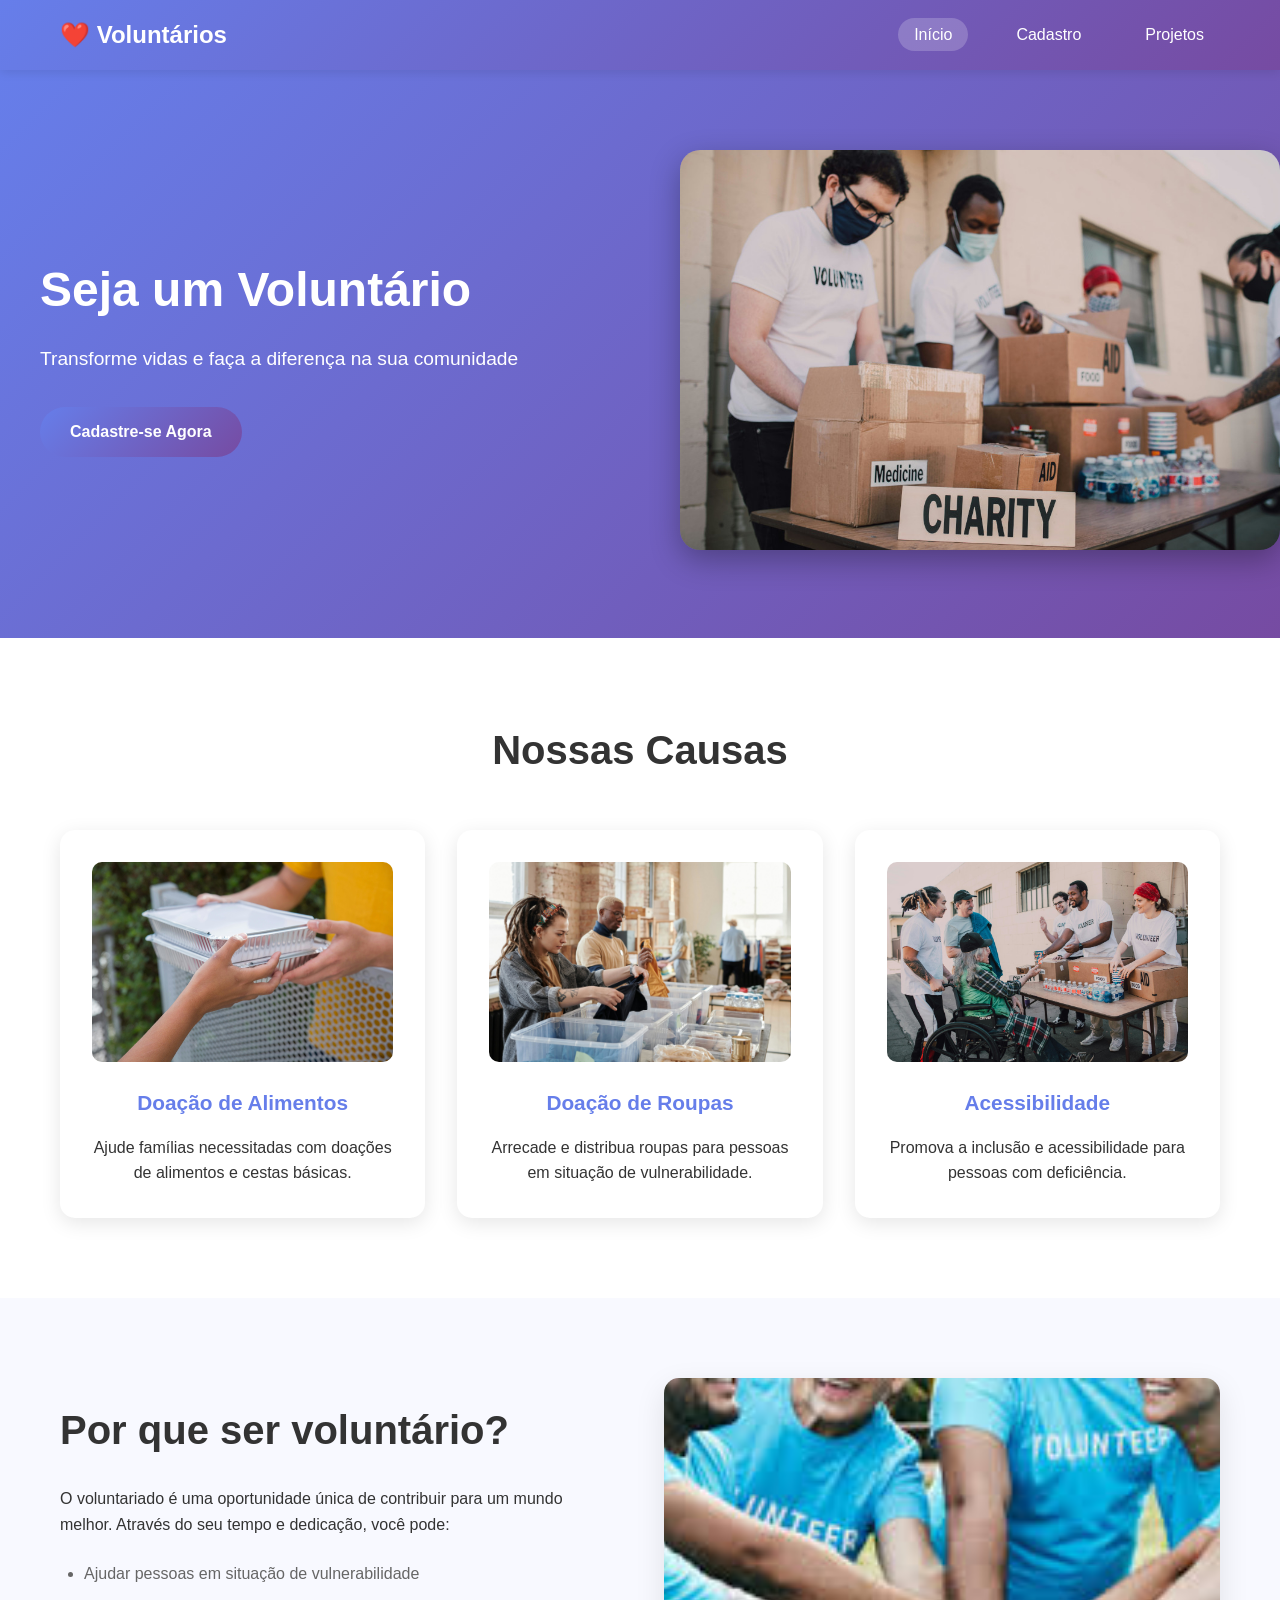
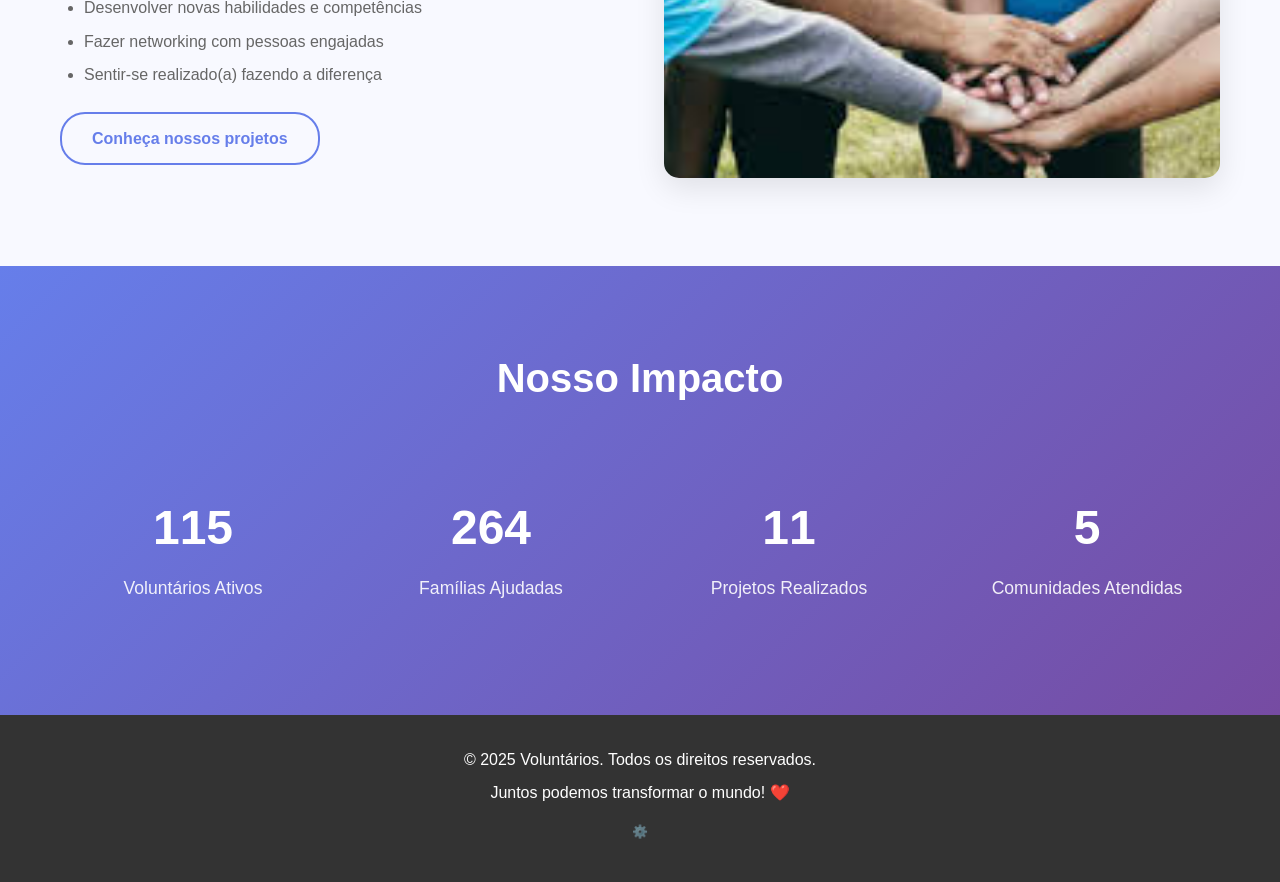
==== index.html @ 5b51c4fc "ultima atualizaçao" ====
<!DOCTYPE html>
<html lang="pt-BR">
<head>
    <meta charset="UTF-8">
    <meta name="viewport" content="width=device-width, initial-scale=1.0">
    <title>Voluntários - Transformando Vidas</title>
    <link rel="stylesheet" href="style.css">
</head>
<body>
    <header>
        <nav class="navbar">
            <div class="nav-container">
                <h1 class="nav-logo">❤️ Voluntários</h1>
                <ul class="nav-menu">
                    <li><a href="index.html" class="nav-link active">Início</a></li>
                    <li><a href="cadastro.html" class="nav-link">Cadastro</a></li>
                    <li><a href="projeto.html" class="nav-link">Projetos</a></li>
                </ul>
            </div>
        </nav>
    </header>

    <main>
        <section class="hero">
            <div class="hero-content">
                <h2>Seja um Voluntário</h2>
                <p>Transforme vidas e faça a diferença na sua comunidade</p>
                <a href="cadastro.html" class="btn-primary">Cadastre-se Agora</a>
            </div>
            <div class="hero-image">
                <img src="imagem/voluntarios.jpg" alt="Voluntários" />
            </div>
        </section>

        <section class="services">
            <div class="container">
                <h2>Nossas Causas</h2>
                <div class="services-grid">
                    <div class="service-card">
                        <img src="imagem/doaçaocomida.jpg" alt="Doação de Comida" />
                        <h3>Doação de Alimentos</h3>
                        <p>Ajude famílias necessitadas com doações de alimentos e cestas básicas.</p>
                    </div>
                    <div class="service-card">
                        <img src="imagem/doaçãoroupas.jpg" alt="Doação de Roupas" />
                        <h3>Doação de Roupas</h3>
                        <p>Arrecade e distribua roupas para pessoas em situação de vulnerabilidade.</p>
                    </div>
                    <div class="service-card">
                        <img src="imagem/cadeirante.jpg" alt="Acessibilidade" />
                        <h3>Acessibilidade</h3>
                        <p>Promova a inclusão e acessibilidade para pessoas com deficiência.</p>
                    </div>
                </div>
            </div>
        </section>

        <section class="about">
            <div class="container">
                <div class="about-content">
                    <div class="about-text">
                        <h2>Por que ser voluntário?</h2>
                        <p>O voluntariado é uma oportunidade única de contribuir para um mundo melhor. Através do seu tempo e dedicação, você pode:</p>
                        <ul>
                            <li>Ajudar pessoas em situação de vulnerabilidade</li>
                            <li>Desenvolver novas habilidades e competências</li>
                            <li>Fazer networking com pessoas engajadas</li>
                            <li>Sentir-se realizado(a) fazendo a diferença</li>
                        </ul>
                        <a href="projeto.html" class="btn-secondary">Conheça nossos projetos</a>
                    </div>
                    <div class="about-image">
                        <img src="imagem/voluntario.jpg" alt="Voluntário ajudando" />
                    </div>
                </div>
            </div>
        </section>

        <section class="stats">
            <div class="container">
                <h2>Nosso Impacto</h2>
                <div class="stats-grid">
                    <div class="stat-item">
                        <span class="stat-number" data-target="500">0</span>
                        <span class="stat-label">Voluntários Ativos</span>
                    </div>
                    <div class="stat-item">
                        <span class="stat-number" data-target="1200">0</span>
                        <span class="stat-label">Famílias Ajudadas</span>
                    </div>
                    <div class="stat-item">
                        <span class="stat-number" data-target="50">0</span>
                        <span class="stat-label">Projetos Realizados</span>
                    </div>
                    <div class="stat-item">
                        <span class="stat-number" data-target="25">0</span>
                        <span class="stat-label">Comunidades Atendidas</span>
                    </div>
                </div>
            </div>
        </section>
    </main>

    <footer>
        <div class="container">
            <p>&copy; 2025 Voluntários. Todos os direitos reservados.</p>
            <p>Juntos podemos transformar o mundo! ❤️</p>
            <p style="margin-top: 1rem; font-size: 0.8rem; opacity: 0.6;">
                <a href="admin.html" style="color: inherit; text-decoration: none;">⚙️</a>
            </p>
        </div>
    </footer>

    <script src="script.js"></script>
</body>
</html>
---- style.css ----
/* Reset e Base */
* {
    margin: 0;
    padding: 0;
    box-sizing: border-box;
}

body {
    font-family: 'Segoe UI', Tahoma, Geneva, Verdana, sans-serif;
    line-height: 1.6;
    color: #333;
    background-color: #f9f9f9;
}

.container {
    max-width: 1200px;
    margin: 0 auto;
    padding: 0 20px;
}

/* Navegação */
.navbar {
    background: linear-gradient(135deg, #667eea 0%, #764ba2 100%);
    padding: 1rem 0;
    box-shadow: 0 2px 10px rgba(0,0,0,0.1);
    position: sticky;
    top: 0;
    z-index: 1000;
}

.nav-container {
    max-width: 1200px;
    margin: 0 auto;
    padding: 0 20px;
    display: flex;
    justify-content: space-between;
    align-items: center;
}

.nav-logo {
    color: white;
    font-size: 1.5rem;
    font-weight: bold;
}

.nav-menu {
    display: flex;
    list-style: none;
    gap: 2rem;
}

.nav-link {
    color: white;
    text-decoration: none;
    padding: 0.5rem 1rem;
    border-radius: 25px;
    transition: all 0.3s ease;
}

.nav-link:hover,
.nav-link.active {
    background: rgba(255, 255, 255, 0.2);
    transform: translateY(-2px);
}

/* Botões */
.btn-primary {
    background: linear-gradient(135deg, #667eea 0%, #764ba2 100%);
    color: white;
    padding: 12px 30px;
    border: none;
    border-radius: 25px;
    text-decoration: none;
    display: inline-block;
    cursor: pointer;
    transition: all 0.3s ease;
    font-size: 1rem;
    font-weight: 600;
}

.btn-primary:hover {
    transform: translateY(-2px);
    box-shadow: 0 5px 15px rgba(102, 126, 234, 0.4);
}

.btn-secondary {
    background: transparent;
    color: #667eea;
    padding: 12px 30px;
    border: 2px solid #667eea;
    border-radius: 25px;
    text-decoration: none;
    display: inline-block;
    cursor: pointer;
    transition: all 0.3s ease;
    font-size: 1rem;
    font-weight: 600;
}

.btn-secondary:hover {
    background: #667eea;
    color: white;
    transform: translateY(-2px);
}

/* Hero Section */
.hero {
    background: linear-gradient(135deg, #667eea 0%, #764ba2 100%);
    color: white;
    padding: 80px 0;
    display: flex;
    align-items: center;
    min-height: 500px;
}

.hero-content {
    flex: 1;
    padding: 0 40px;
}

.hero h2 {
    font-size: 3rem;
    margin-bottom: 1rem;
    animation: fadeInUp 1s ease;
}

.hero p {
    font-size: 1.2rem;
    margin-bottom: 2rem;
    animation: fadeInUp 1s ease 0.2s both;
}

.hero-image {
    flex: 1;
    text-align: center;
}

.hero-image img {
    max-width: 100%;
    height: 400px;
    object-fit: cover;
    border-radius: 20px;
    box-shadow: 0 10px 30px rgba(0,0,0,0.3);
    animation: fadeInRight 1s ease 0.4s both;
}

/* Services Section */
.services {
    padding: 80px 0;
    background: white;
}

.services h2 {
    text-align: center;
    font-size: 2.5rem;
    margin-bottom: 3rem;
    color: #333;
}

.services-grid {
    display: grid;
    grid-template-columns: repeat(auto-fit, minmax(300px, 1fr));
    gap: 2rem;
}

.service-card {
    background: white;
    padding: 2rem;
    border-radius: 15px;
    box-shadow: 0 5px 20px rgba(0,0,0,0.1);
    text-align: center;
    transition: transform 0.3s ease;
}

.service-card:hover {
    transform: translateY(-10px);
}

.service-card img {
    width: 100%;
    height: 200px;
    object-fit: cover;
    border-radius: 10px;
    margin-bottom: 1rem;
}

.service-card h3 {
    color: #667eea;
    margin-bottom: 1rem;
    font-size: 1.3rem;
}

/* About Section */
.about {
    padding: 80px 0;
    background: #f8f9ff;
}

.about-content {
    display: flex;
    align-items: center;
    gap: 3rem;
}

.about-text {
    flex: 1;
}

.about-text h2 {
    font-size: 2.5rem;
    margin-bottom: 1.5rem;
    color: #333;
}

.about-text ul {
    margin: 1.5rem 0;
    padding-left: 1.5rem;
}

.about-text li {
    margin-bottom: 0.5rem;
    color: #666;
}

.about-image {
    flex: 1;
}

.about-image img {
    width: 100%;
    height: 400px;
    object-fit: cover;
    border-radius: 15px;
    box-shadow: 0 10px 30px rgba(0,0,0,0.1);
}

/* Stats Section */
.stats {
    padding: 80px 0;
    background: linear-gradient(135deg, #667eea 0%, #764ba2 100%);
    color: white;
}

.stats h2 {
    text-align: center;
    font-size: 2.5rem;
    margin-bottom: 3rem;
}

.stats-grid {
    display: grid;
    grid-template-columns: repeat(auto-fit, minmax(250px, 1fr));
    gap: 2rem;
}

.stat-item {
    text-align: center;
    padding: 2rem;
}

.stat-number {
    display: block;
    font-size: 3rem;
    font-weight: bold;
    margin-bottom: 0.5rem;
    color: white;
}

.stat-label {
    font-size: 1.1rem;
    opacity: 0.9;
}

/* Register Section */
.register-section {
    padding: 80px 0;
    background: #f8f9ff;
}

.register-content {
    display: flex;
    gap: 3rem;
    align-items: flex-start;
}

.register-form-container {
    flex: 2;
    background: white;
    padding: 3rem;
    border-radius: 15px;
    box-shadow: 0 10px 30px rgba(0,0,0,0.1);
}

.register-form-container h2 {
    color: #333;
    margin-bottom: 1rem;
    font-size: 2rem;
}

.register-form-container p {
    color: #666;
    margin-bottom: 2rem;
}

.register-image {
    flex: 1;
    text-align: center;
}

.register-image img {
    width: 100%;
    height: 300px;
    object-fit: cover;
    border-radius: 15px;
    margin-bottom: 1rem;
}

.register-info {
    background: white;
    padding: 2rem;
    border-radius: 15px;
    box-shadow: 0 5px 20px rgba(0,0,0,0.1);
}

.register-info h3 {
    color: #667eea;
    margin-bottom: 1rem;
}

/* Form Styles */
.register-form {
    display: flex;
    flex-direction: column;
    gap: 1.5rem;
}

.form-row {
    display: grid;
    grid-template-columns: 1fr 1fr;
    gap: 1rem;
}

.form-group {
    display: flex;
    flex-direction: column;
}

.form-group label {
    margin-bottom: 0.5rem;
    font-weight: 600;
    color: #333;
}

.form-group input,
.form-group select,
.form-group textarea {
    padding: 12px;
    border: 2px solid #e1e5e9;
    border-radius: 8px;
    font-size: 1rem;
    transition: border-color 0.3s ease;
}

.form-group input:focus,
.form-group select:focus,
.form-group textarea:focus {
    outline: none;
    border-color: #667eea;
}

.checkbox-group {
    display: grid;
    grid-template-columns: repeat(auto-fit, minmax(200px, 1fr));
    gap: 0.5rem;
    margin-top: 0.5rem;
}

.checkbox-label {
    display: flex;
    align-items: center;
    gap: 0.5rem;
    cursor: pointer;
    padding: 0.5rem;
    border-radius: 5px;
    transition: background-color 0.3s ease;
}

.checkbox-label:hover {
    background-color: #f8f9ff;
}

.checkbox-label input[type="checkbox"] {
    margin: 0;
}

.form-actions {
    display: flex;
    gap: 1rem;
    margin-top: 1rem;
}

/* Next Steps */
.next-steps {
    padding: 80px 0;
    background: white;
}

.next-steps h2 {
    text-align: center;
    font-size: 2.5rem;
    margin-bottom: 3rem;
    color: #333;
}

.steps-grid {
    display: grid;
    grid-template-columns: repeat(auto-fit, minmax(250px, 1fr));
    gap: 2rem;
}

.step {
    text-align: center;
    padding: 2rem;
    border-radius: 15px;
    background: #f8f9ff;
    transition: transform 0.3s ease;
}

.step:hover {
    transform: translateY(-5px);
}

.step-number {
    width: 60px;
    height: 60px;
    background: linear-gradient(135deg, #667eea 0%, #764ba2 100%);
    color: white;
    border-radius: 50%;
    display: flex;
    align-items: center;
    justify-content: center;
    font-size: 1.5rem;
    font-weight: bold;
    margin: 0 auto 1rem;
}

.step h3 {
    color: #333;
    margin-bottom: 1rem;
}

.step p {
    color: #666;
}

/* Projects Styles */
.projects-hero {
    background: linear-gradient(135deg, #667eea 0%, #764ba2 100%);
    color: white;
    padding: 80px 0;
    text-align: center;
}

.projects-hero h2 {
    font-size: 3rem;
    margin-bottom: 1rem;
}

.projects-hero p {
    font-size: 1.2rem;
}

.projects-grid {
    padding: 80px 0;
    background: white;
}

.project-filters {
    display: flex;
    justify-content: center;
    gap: 1rem;
    margin-bottom: 3rem;
    flex-wrap: wrap;
}

.filter-btn {
    padding: 10px 20px;
    border: 2px solid #667eea;
    background: transparent;
    color: #667eea;
    border-radius: 25px;
    cursor: pointer;
    transition: all 0.3s ease;
    font-weight: 600;
}

.filter-btn.active,
.filter-btn:hover {
    background: #667eea;
    color: white;
}

.projects-container {
    display: grid;
    grid-template-columns: repeat(auto-fit, minmax(350px, 1fr));
    gap: 2rem;
}

.project-card {
    background: white;
    border-radius: 15px;
    box-shadow: 0 5px 20px rgba(0,0,0,0.1);
    overflow: hidden;
    transition: transform 0.3s ease;
}

.project-card:hover {
    transform: translateY(-5px);
}

.project-card img {
    width: 100%;
    height: 200px;
    object-fit: cover;
}

.project-content {
    padding: 2rem;
}

.project-content h3 {
    color: #333;
    margin-bottom: 1rem;
    font-size: 1.3rem;
}

.project-meta {
    display: flex;
    gap: 1rem;
    margin: 1rem 0;
}

.project-status {
    padding: 4px 12px;
    border-radius: 15px;
    font-size: 0.8rem;
    font-weight: 600;
}

.project-status.active {
    background: #d4edda;
    color: #155724;
}

.project-status.planning {
    background: #fff3cd;
    color: #856404;
}

.project-volunteers {
    color: #667eea;
    font-weight: 600;
    font-size: 0.9rem;
}

.project-details {
    margin: 1rem 0;
    font-size: 0.9rem;
    color: #666;
}

.project-details p {
    margin-bottom: 0.5rem;
}

.project-join {
    width: 100%;
    margin-top: 1rem;
}

/* Project Stats */
.project-stats {
    padding: 80px 0;
    background: #f8f9ff;
}

.project-stats h2 {
    text-align: center;
    font-size: 2.5rem;
    margin-bottom: 3rem;
    color: #333;
}

.stat-card {
    background: white;
    border-radius: 15px;
    box-shadow: 0 5px 20px rgba(0,0,0,0.1);
    overflow: hidden;
    text-align: center;
    transition: transform 0.3s ease;
}

.stat-card:hover {
    transform: translateY(-5px);
}

.stat-card img {
    width: 100%;
    height: 150px;
    object-fit: cover;
}

.stat-content {
    padding: 2rem;
}

.stat-card .stat-number {
    color: #667eea;
    font-size: 2.5rem;
    font-weight: bold;
    display: block;
    margin-bottom: 0.5rem;
}

.stat-card .stat-label {
    color: #666;
    font-size: 1rem;
}

/* Join Project */
.join-project {
    padding: 80px 0;
    background: linear-gradient(135deg, #667eea 0%, #764ba2 100%);
    color: white;
    text-align: center;
}

.join-content h2 {
    font-size: 2.5rem;
    margin-bottom: 1rem;
}

.join-content p {
    font-size: 1.2rem;
    margin-bottom: 2rem;
}

.join-actions {
    display: flex;
    gap: 1rem;
    justify-content: center;
    flex-wrap: wrap;
}

.join-actions .btn-secondary {
    background: rgba(255, 255, 255, 0.2);
    color: white;
    border-color: white;
}

.join-actions .btn-secondary:hover {
    background: white;
    color: #667eea;
}

/* Modal */
.modal {
    display: none;
    position: fixed;
    z-index: 2000;
    left: 0;
    top: 0;
    width: 100%;
    height: 100%;
    background-color: rgba(0,0,0,0.5);
}

.modal-content {
    background-color: white;
    margin: 5% auto;
    padding: 2rem;
    border-radius: 15px;
    width: 90%;
    max-width: 500px;
    position: relative;
    animation: modalSlideIn 0.3s ease;
}

.close {
    color: #aaa;
    float: right;
    font-size: 28px;
    font-weight: bold;
    cursor: pointer;
    position: absolute;
    right: 1rem;
    top: 1rem;
}

.close:hover {
    color: #333;
}

/* Footer */
footer {
    background: #333;
    color: white;
    text-align: center;
    padding: 2rem 0;
}

footer p {
    margin-bottom: 0.5rem;
}

/* Animations */
@keyframes fadeInUp {
    from {
        opacity: 0;
        transform: translateY(30px);
    }
    to {
        opacity: 1;
        transform: translateY(0);
    }
}

@keyframes fadeInRight {
    from {
        opacity: 0;
        transform: translateX(30px);
    }
    to {
        opacity: 1;
        transform: translateX(0);
    }
}

@keyframes modalSlideIn {
    from {
        opacity: 0;
        transform: translateY(-50px);
    }
    to {
        opacity: 1;
        transform: translateY(0);
    }
}

/* Responsive Design */
@media (max-width: 768px) {
    .nav-container {
        flex-direction: column;
        gap: 1rem;
    }
    
    .nav-menu {
        gap: 1rem;
    }
    
    .hero {
        flex-direction: column;
        text-align: center;
        padding: 60px 0;
    }
    
    .hero h2 {
        font-size: 2rem;
    }
    
    .about-content {
        flex-direction: column;
    }
    
    .register-content {
        flex-direction: column;
    }
    
    .form-row {
        grid-template-columns: 1fr;
    }
    
    .form-actions {
        flex-direction: column;
    }
    
    .projects-container {
        grid-template-columns: 1fr;
    }
    
    .join-actions {
        flex-direction: column;
        align-items: center;
    }
    
    .project-filters {
        justify-content: flex-start;
        overflow-x: auto;
        padding-bottom: 1rem;
    }
    
    .projects-hero h2 {
        font-size: 2rem;
    }
    
    .stats-grid {
        grid-template-columns: repeat(2, 1fr);
    }
    
    .services-grid {
        grid-template-columns: 1fr;
    }
    
    .steps-grid {
        grid-template-columns: repeat(2, 1fr);
    }
}

@media (max-width: 480px) {
    .stats-grid {
        grid-template-columns: 1fr;
    }
    
    .steps-grid {
        grid-template-columns: 1fr;
    }
    
    .hero h2 {
        font-size: 1.8rem;
    }
    
    .projects-hero h2 {
        font-size: 1.8rem;
    }
}
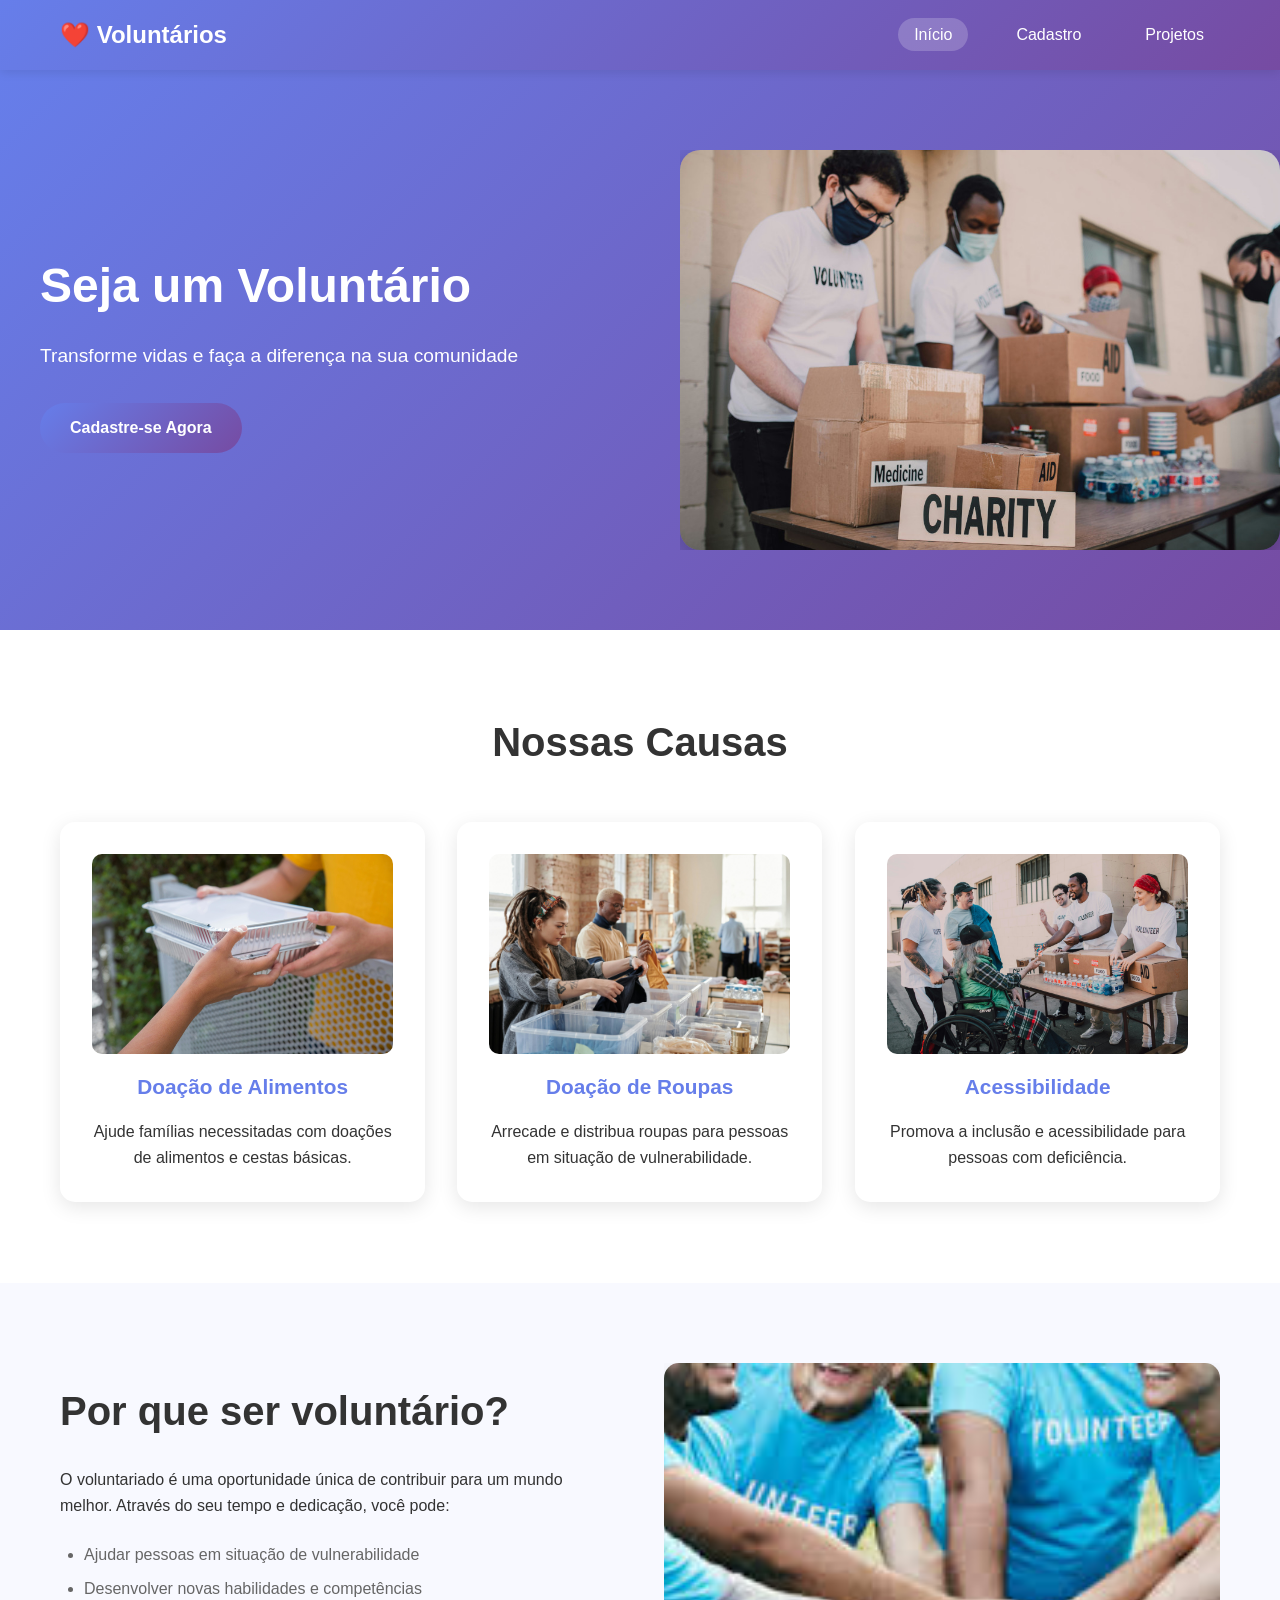
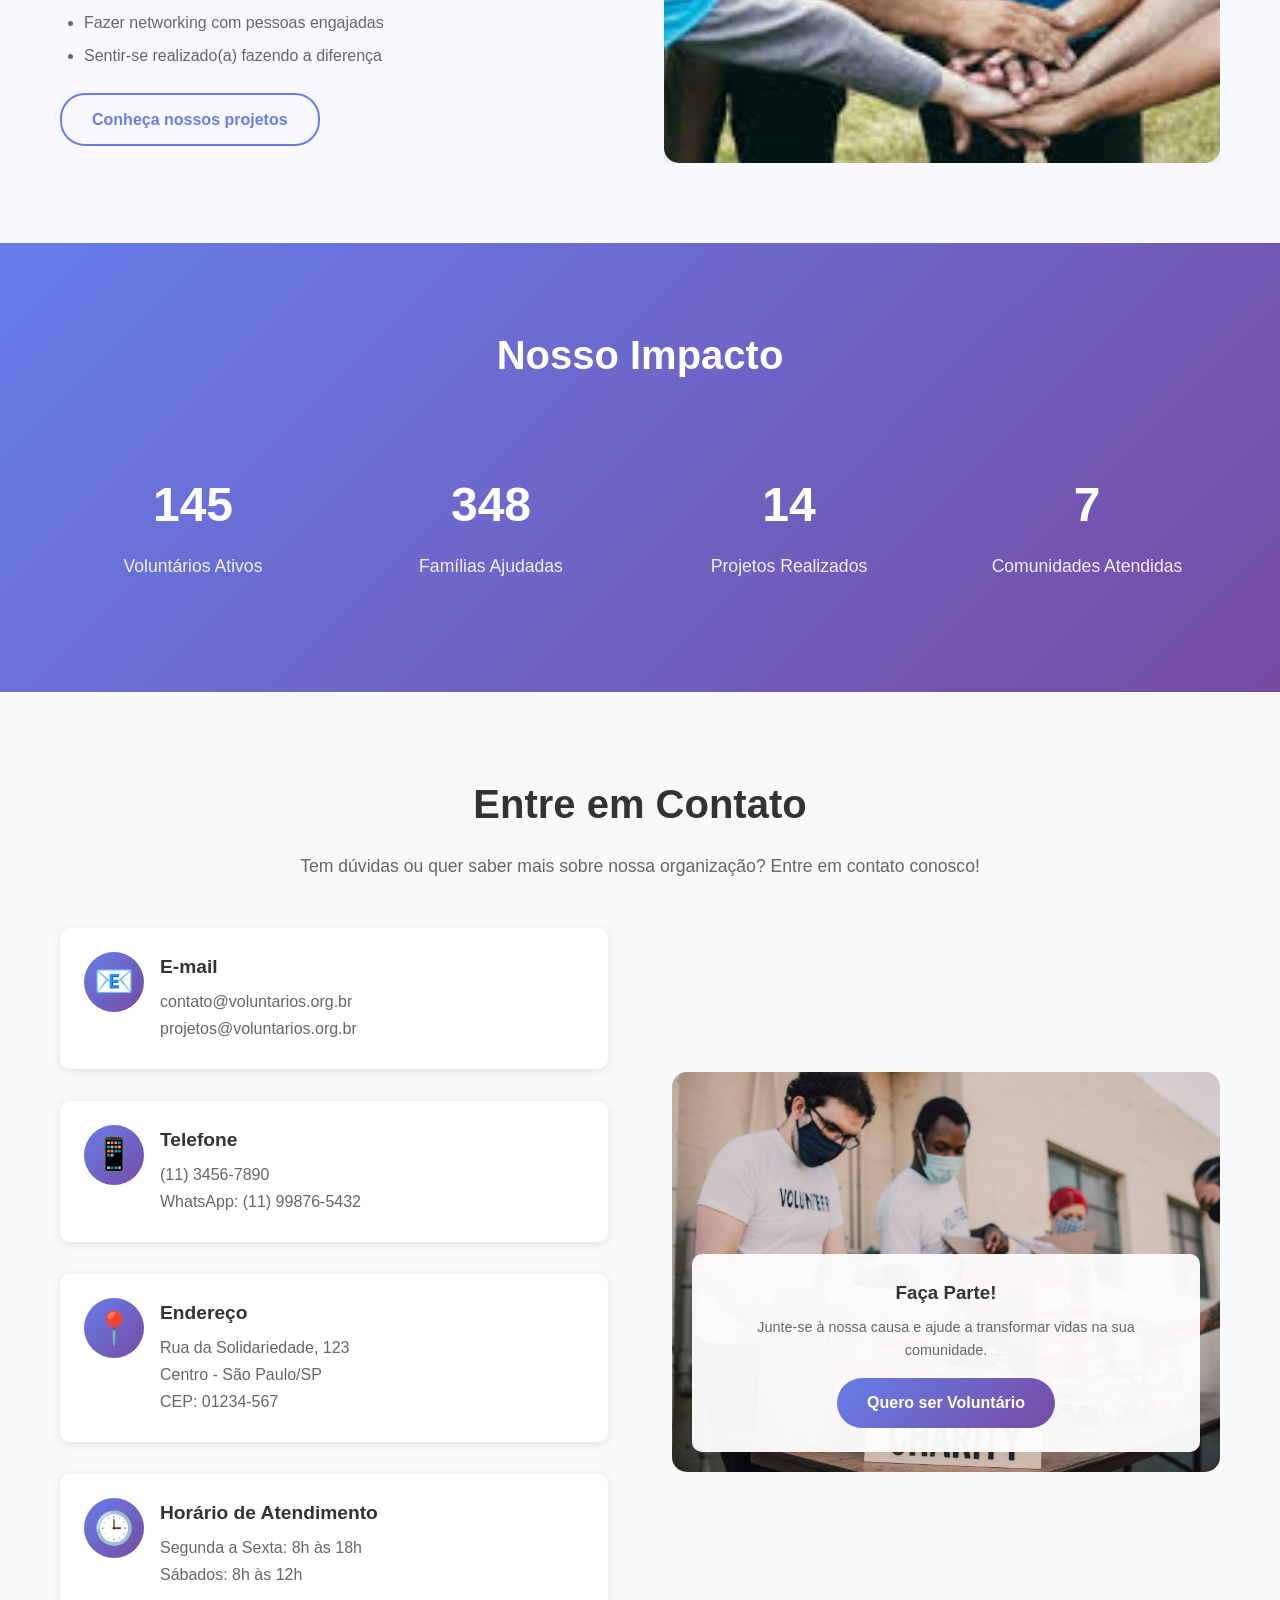
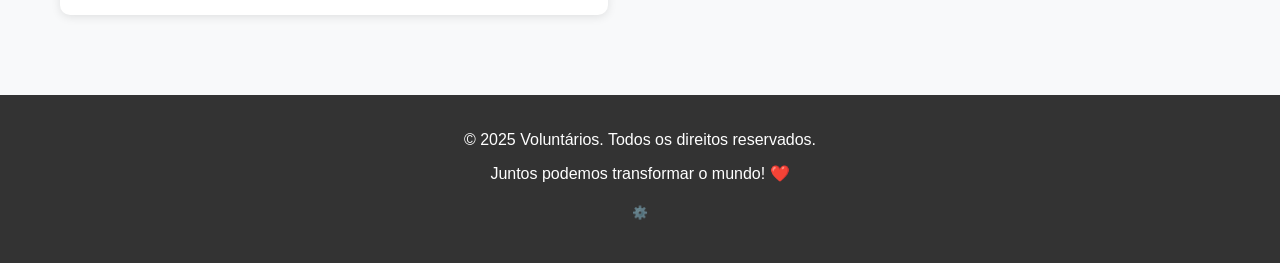
==== commit 184c8a72: "feat: reestruturação modular e otimizações de performance - Organização em módulos JS por funcionali" ====
--- a/index.html
+++ b/index.html
@@ -3,14 +3,23 @@
 <head>
     <meta charset="UTF-8">
     <meta name="viewport" content="width=device-width, initial-scale=1.0">
+    <meta name="description" content="Sistema de cadastro para voluntários - Transforme vidas e faça a diferença na sua comunidade">
+    <meta name="theme-color" content="#667eea">
     <title>Voluntários - Transformando Vidas</title>
-    <link rel="stylesheet" href="style.css">
+    <link rel="icon" type="image/svg+xml" href="favicon.svg">
+    <link rel="preload" href="css/style.css" as="style">
+    <link rel="stylesheet" href="css/style.css">
 </head>
 <body>
     <header>
         <nav class="navbar">
             <div class="nav-container">
                 <h1 class="nav-logo">❤️ Voluntários</h1>
+                <button class="nav-toggle" aria-label="Abrir menu de navegação">
+                    <span class="hamburger"></span>
+                    <span class="hamburger"></span>
+                    <span class="hamburger"></span>
+                </button>
                 <ul class="nav-menu">
                     <li><a href="index.html" class="nav-link active">Início</a></li>
                     <li><a href="cadastro.html" class="nav-link">Cadastro</a></li>
@@ -28,7 +37,7 @@
                 <a href="cadastro.html" class="btn-primary">Cadastre-se Agora</a>
             </div>
             <div class="hero-image">
-                <img src="imagem/voluntarios.jpg" alt="Voluntários" />
+                <img src="images/voluntarios.jpg" alt="Voluntários" />
             </div>
         </section>
 
@@ -37,17 +46,17 @@
                 <h2>Nossas Causas</h2>
                 <div class="services-grid">
                     <div class="service-card">
-                        <img src="imagem/doaçaocomida.jpg" alt="Doação de Comida" />
+                        <img src="images/doaçaocomida.jpg" alt="Doação de Comida" />
                         <h3>Doação de Alimentos</h3>
                         <p>Ajude famílias necessitadas com doações de alimentos e cestas básicas.</p>
                     </div>
                     <div class="service-card">
-                        <img src="imagem/doaçãoroupas.jpg" alt="Doação de Roupas" />
+                        <img src="images/doaçãoroupas.jpg" alt="Doação de Roupas" />
                         <h3>Doação de Roupas</h3>
                         <p>Arrecade e distribua roupas para pessoas em situação de vulnerabilidade.</p>
                     </div>
                     <div class="service-card">
-                        <img src="imagem/cadeirante.jpg" alt="Acessibilidade" />
+                        <img src="images/cadeirante.jpg" alt="Acessibilidade" />
                         <h3>Acessibilidade</h3>
                         <p>Promova a inclusão e acessibilidade para pessoas com deficiência.</p>
                     </div>
@@ -70,7 +79,7 @@
                         <a href="projeto.html" class="btn-secondary">Conheça nossos projetos</a>
                     </div>
                     <div class="about-image">
-                        <img src="imagem/voluntario.jpg" alt="Voluntário ajudando" />
+                        <img src="images/voluntario.jpg" alt="Voluntário ajudando" />
                     </div>
                 </div>
             </div>
@@ -99,6 +108,58 @@
                 </div>
             </div>
         </section>
+
+        <section class="contact">
+            <div class="container">
+                <h2>Entre em Contato</h2>
+                <p>Tem dúvidas ou quer saber mais sobre nossa organização? Entre em contato conosco!</p>
+                <div class="contact-content">
+                    <div class="contact-info">
+                        <div class="contact-item">
+                            <div class="contact-icon">📧</div>
+                            <div class="contact-details">
+                                <h3>E-mail</h3>
+                                <p>contato@voluntarios.org.br</p>
+                                <p>projetos@voluntarios.org.br</p>
+                            </div>
+                        </div>
+                        <div class="contact-item">
+                            <div class="contact-icon">📱</div>
+                            <div class="contact-details">
+                                <h3>Telefone</h3>
+                                <p>(11) 3456-7890</p>
+                                <p>WhatsApp: (11) 99876-5432</p>
+                            </div>
+                        </div>
+                        <div class="contact-item">
+                            <div class="contact-icon">📍</div>
+                            <div class="contact-details">
+                                <h3>Endereço</h3>
+                                <p>Rua da Solidariedade, 123</p>
+                                <p>Centro - São Paulo/SP</p>
+                                <p>CEP: 01234-567</p>
+                            </div>
+                        </div>
+                        <div class="contact-item">
+                            <div class="contact-icon">🕒</div>
+                            <div class="contact-details">
+                                <h3>Horário de Atendimento</h3>
+                                <p>Segunda a Sexta: 8h às 18h</p>
+                                <p>Sábados: 8h às 12h</p>
+                            </div>
+                        </div>
+                    </div>
+                    <div class="contact-image">
+                        <img src="images/voluntarios.jpg" alt="Nossa equipe de voluntários" />
+                        <div class="contact-cta">
+                            <h3>Faça Parte!</h3>
+                            <p>Junte-se à nossa causa e ajude a transformar vidas na sua comunidade.</p>
+                            <a href="cadastro.html" class="btn-primary">Quero ser Voluntário</a>
+                        </div>
+                    </div>
+                </div>
+            </div>
+        </section>
     </main>
 
     <footer>
@@ -111,6 +172,18 @@
         </div>
     </footer>
 
-    <script src="script.js"></script>
+    <!-- Botão Voltar ao Topo -->
+    <button id="scrollToTop" class="scroll-to-top" aria-label="Voltar ao topo">
+        <svg width="24" height="24" viewBox="0 0 24 24" fill="none" xmlns="http://www.w3.org/2000/svg">
+            <path d="M7 14L12 9L17 14" stroke="currentColor" stroke-width="2" stroke-linecap="round" stroke-linejoin="round"/>
+        </svg>
+    </button>
+
+    <!-- Scripts Modulares -->
+    <script src="js/navigation.js"></script>
+    <script src="js/forms.js"></script>
+    <script src="js/animations.js"></script>
+    <script src="js/projects.js"></script>
+    <script src="js/main.js"></script>
 </body>
 </html>
--- a/css/style.css
+++ b/css/style.css
@@ -0,0 +1,1367 @@
+/* Reset e Base */
+* {
+    margin: 0;
+    padding: 0;
+    box-sizing: border-box;
+}
+
+/* Otimização de performance para scroll */
+html {
+    scroll-behavior: smooth;
+}
+
+/* GPU Acceleration para elementos animados */
+.hero-image img,
+.about-image img,
+.service-card,
+.project-card,
+.scroll-to-top {
+    transform: translateZ(0);
+    backface-visibility: hidden;
+    perspective: 1000px;
+}
+
+/* Garantir posicionamento correto de todas as imagens */
+img {
+    position: relative;
+    z-index: 1;
+    max-width: 100%;
+    height: auto;
+    display: block;
+}
+
+/* Prevenção de imagens soltas - força posicionamento normal */
+img:not(.modal img):not(.navbar img) {
+    position: static !important;
+    z-index: auto !important;
+    transform: none !important;
+}
+
+/* Otimização para elementos que mudam durante scroll */
+.hero-image img,
+.about-image img {
+    will-change: transform;
+}
+
+.service-card,
+.project-card,
+.stat-card,
+.step {
+    will-change: opacity, transform;
+}
+
+.scroll-to-top {
+    will-change: opacity, visibility, transform;
+}
+
+body {
+    font-family: 'Segoe UI', Tahoma, Geneva, Verdana, sans-serif;
+    line-height: 1.6;
+    color: #333;
+    background-color: #f9f9f9;
+}
+
+.container {
+    max-width: 1200px;
+    margin: 0 auto;
+    padding: 0 20px;
+}
+
+/* Navegação */
+.navbar {
+    background: linear-gradient(135deg, #667eea 0%, #764ba2 100%);
+    padding: 1rem 0;
+    box-shadow: 0 2px 10px rgba(0,0,0,0.1);
+    position: sticky;
+    top: 0;
+    z-index: 1000;
+}
+
+.nav-container {
+    max-width: 1200px;
+    margin: 0 auto;
+    padding: 0 20px;
+    display: flex;
+    justify-content: space-between;
+    align-items: center;
+}
+
+.nav-logo {
+    color: white;
+    font-size: 1.5rem;
+    font-weight: bold;
+}
+
+.nav-menu {
+    display: flex;
+    list-style: none;
+    gap: 2rem;
+}
+
+.nav-link {
+    color: white;
+    text-decoration: none;
+    padding: 0.5rem 1rem;
+    border-radius: 25px;
+    transition: all 0.3s ease;
+}
+
+.nav-link:hover,
+.nav-link.active {
+    background: rgba(255, 255, 255, 0.2);
+    transform: translateY(-2px);
+}
+
+/* Mobile Navigation Toggle */
+.nav-toggle {
+    display: none;
+    flex-direction: column;
+    background: none;
+    border: none;
+    cursor: pointer;
+    padding: 0.5rem;
+    z-index: 1001;
+}
+
+.hamburger {
+    width: 25px;
+    height: 3px;
+    background-color: white;
+    margin: 3px 0;
+    transition: all 0.3s ease;
+    border-radius: 2px;
+}
+
+/* Hamburger Animation */
+.nav-toggle.active .hamburger:nth-child(1) {
+    transform: rotate(-45deg) translate(-5px, 6px);
+}
+
+.nav-toggle.active .hamburger:nth-child(2) {
+    opacity: 0;
+}
+
+.nav-toggle.active .hamburger:nth-child(3) {
+    transform: rotate(45deg) translate(-5px, -6px);
+}
+
+/* Ajustes específicos para imagens cortadas */
+.service-card img[src*="cadeirante"] {
+    object-position: center top;
+}
+
+.service-card img[src*="voluntario"] {
+    object-position: center 30%;
+}
+
+.hero-image img[src*="voluntarios"] {
+    object-position: center 25%;
+}
+
+.about-image img[src*="voluntario"] {
+    object-position: center 20%;
+}
+
+.project-card img[src*="voluntario"] {
+    object-position: center 30%;
+}
+
+.project-card img[src*="doação"] {
+    object-position: center 40%;
+}
+
+.register-image img[src*="voluntariohomem"] {
+    object-position: center 15%;
+}
+
+.contact-image img[src*="voluntarios"] {
+    object-position: center 25%;
+}
+
+.stat-card img {
+    object-position: center 30%;
+}
+
+/* Scroll to Top Button */
+.scroll-to-top {
+    position: fixed;
+    bottom: 30px;
+    right: 30px;
+    width: 50px;
+    height: 50px;
+    background: linear-gradient(135deg, #667eea 0%, #764ba2 100%);
+    border: none;
+    border-radius: 50%;
+    color: white;
+    cursor: pointer;
+    opacity: 0;
+    visibility: hidden;
+    transform: translateY(100px);
+    transition: all 0.3s ease;
+    z-index: 1000;
+    box-shadow: 0 4px 20px rgba(102, 126, 234, 0.3);
+    display: flex;
+    align-items: center;
+    justify-content: center;
+}
+
+.scroll-to-top:hover {
+    transform: translateY(0) scale(1.1);
+    box-shadow: 0 6px 25px rgba(102, 126, 234, 0.4);
+    animation: none;
+}
+
+.scroll-to-top.show {
+    opacity: 1;
+    visibility: visible;
+    transform: translateY(0);
+    animation: pulse 2s infinite;
+}
+
+.scroll-to-top svg {
+    transition: transform 0.3s ease;
+}
+
+.scroll-to-top:hover svg {
+    transform: translateY(-2px);
+}
+
+/* Hero Section */
+
+/* Botões */
+.btn-primary {
+    background: linear-gradient(135deg, #667eea 0%, #764ba2 100%);
+    color: white;
+    padding: 12px 30px;
+    border: none;
+    border-radius: 25px;
+    text-decoration: none;
+    display: inline-block;
+    cursor: pointer;
+    transition: all 0.3s ease;
+    font-size: 1rem;
+    font-weight: 600;
+}
+
+.btn-primary:hover {
+    transform: translateY(-2px);
+    box-shadow: 0 5px 15px rgba(102, 126, 234, 0.4);
+}
+
+.btn-secondary {
+    background: transparent;
+    color: #667eea;
+    padding: 12px 30px;
+    border: 2px solid #667eea;
+    border-radius: 25px;
+    text-decoration: none;
+    display: inline-block;
+    cursor: pointer;
+    transition: all 0.3s ease;
+    font-size: 1rem;
+    font-weight: 600;
+}
+
+.btn-secondary:hover {
+    background: #667eea;
+    color: white;
+    transform: translateY(-2px);
+}
+
+/* Hero Section */
+.hero {
+    background: linear-gradient(135deg, #667eea 0%, #764ba2 100%);
+    color: white;
+    padding: 80px 0;
+    display: flex;
+    align-items: center;
+    min-height: 500px;
+}
+
+.hero-content {
+    flex: 1;
+    padding: 0 40px;
+}
+
+.hero h2 {
+    font-size: 3rem;
+    margin-bottom: 1rem;
+    animation: fadeInUp 1s ease;
+}
+
+.hero p {
+    font-size: 1.2rem;
+    margin-bottom: 2rem;
+    animation: fadeInUp 1s ease 0.2s both;
+}
+
+.hero-image {
+    flex: 1;
+    text-align: center;
+    overflow: hidden;
+    position: relative;
+}
+
+.hero-image img {
+    max-width: 100%;
+    height: 400px;
+    object-fit: cover;
+    object-position: center center;
+    border-radius: 20px;
+    box-shadow: 0 10px 30px rgba(0,0,0,0.3);
+    animation: fadeInRight 1s ease 0.4s both;
+    position: relative;
+    z-index: 1;
+}
+
+/* Services Section */
+.services {
+    padding: 80px 0;
+    background: white;
+}
+
+.services h2 {
+    text-align: center;
+    font-size: 2.5rem;
+    margin-bottom: 3rem;
+    color: #333;
+}
+
+.services-grid {
+    display: grid;
+    grid-template-columns: repeat(auto-fit, minmax(300px, 1fr));
+    gap: 2rem;
+}
+
+.service-card {
+    background: white;
+    padding: 2rem;
+    border-radius: 15px;
+    box-shadow: 0 5px 20px rgba(0,0,0,0.1);
+    text-align: center;
+    transition: transform 0.3s ease;
+}
+
+.service-card:hover {
+    transform: translateY(-10px);
+}
+
+.service-card img {
+    width: 100%;
+    height: 200px;
+    object-fit: cover;
+    object-position: center center;
+    border-radius: 10px;
+    margin-bottom: 1rem;
+}
+
+.service-card h3 {
+    color: #667eea;
+    margin-bottom: 1rem;
+    font-size: 1.3rem;
+}
+
+/* About Section */
+.about {
+    padding: 80px 0;
+    background: #f8f9ff;
+}
+
+.about-content {
+    display: flex;
+    align-items: center;
+    gap: 3rem;
+}
+
+.about-text {
+    flex: 1;
+}
+
+.about-text h2 {
+    font-size: 2.5rem;
+    margin-bottom: 1.5rem;
+    color: #333;
+}
+
+.about-text ul {
+    margin: 1.5rem 0;
+    padding-left: 1.5rem;
+}
+
+.about-text li {
+    margin-bottom: 0.5rem;
+    color: #666;
+}
+
+.about-image {
+    flex: 1;
+    overflow: hidden;
+    position: relative;
+}
+
+.about-image img {
+    width: 100%;
+    height: 400px;
+    object-fit: cover;
+    object-position: center center;
+    border-radius: 15px;
+    box-shadow: 0 10px 30px rgba(0,0,0,0.1);
+}
+
+/* Stats Section */
+.stats {
+    padding: 80px 0;
+    background: linear-gradient(135deg, #667eea 0%, #764ba2 100%);
+    color: white;
+}
+
+.stats h2 {
+    text-align: center;
+    font-size: 2.5rem;
+    margin-bottom: 3rem;
+}
+
+.stats-grid {
+    display: grid;
+    grid-template-columns: repeat(auto-fit, minmax(250px, 1fr));
+    gap: 2rem;
+}
+
+.stat-item {
+    text-align: center;
+    padding: 2rem;
+}
+
+.stat-number {
+    display: block;
+    font-size: 3rem;
+    font-weight: bold;
+    margin-bottom: 0.5rem;
+    color: white;
+}
+
+.stat-label {
+    font-size: 1.1rem;
+    opacity: 0.9;
+}
+
+/* Contact Section */
+.contact {
+    padding: 80px 0;
+    background-color: #f8f9fa;
+}
+
+.contact h2 {
+    text-align: center;
+    font-size: 2.5rem;
+    margin-bottom: 1rem;
+    color: #333;
+}
+
+.contact > .container > p {
+    text-align: center;
+    font-size: 1.1rem;
+    color: #666;
+    margin-bottom: 3rem;
+}
+
+.contact-content {
+    display: grid;
+    grid-template-columns: 1fr 1fr;
+    gap: 4rem;
+    align-items: center;
+}
+
+.contact-info {
+    display: grid;
+    gap: 2rem;
+}
+
+.contact-item {
+    display: flex;
+    align-items: flex-start;
+    gap: 1rem;
+    padding: 1.5rem;
+    background: white;
+    border-radius: 10px;
+    box-shadow: 0 2px 10px rgba(0,0,0,0.1);
+    transition: transform 0.3s ease;
+}
+
+.contact-item:hover {
+    transform: translateY(-2px);
+}
+
+.contact-icon {
+    font-size: 2rem;
+    width: 60px;
+    height: 60px;
+    display: flex;
+    align-items: center;
+    justify-content: center;
+    background: linear-gradient(135deg, #667eea 0%, #764ba2 100%);
+    border-radius: 50%;
+    flex-shrink: 0;
+}
+
+.contact-details h3 {
+    color: #333;
+    font-size: 1.2rem;
+    margin-bottom: 0.5rem;
+}
+
+.contact-details p {
+    color: #666;
+    margin-bottom: 0.3rem;
+    line-height: 1.4;
+}
+
+.contact-image {
+    position: relative;
+}
+
+.contact-image img {
+    width: 100%;
+    height: 400px;
+    object-fit: cover;
+    object-position: center center;
+    border-radius: 15px;
+}
+
+.contact-cta {
+    position: absolute;
+    bottom: 20px;
+    left: 20px;
+    right: 20px;
+    background: rgba(255, 255, 255, 0.95);
+    padding: 1.5rem;
+    border-radius: 10px;
+    text-align: center;
+}
+
+.contact-cta h3 {
+    color: #333;
+    margin-bottom: 0.5rem;
+}
+
+.contact-cta p {
+    color: #666;
+    margin-bottom: 1rem;
+    font-size: 0.9rem;
+}
+
+/* Register Section */
+.register-section {
+    padding: 80px 0;
+    background-color: white;
+}
+
+/* Form Fieldsets */
+.form-fieldset {
+    border: 2px solid #e1e5e9;
+    border-radius: 10px;
+    padding: 1.5rem;
+    margin-bottom: 2rem;
+    background-color: #fafbfc;
+}
+
+.form-fieldset legend {
+    font-weight: bold;
+    font-size: 1.1rem;
+    color: #333;
+    padding: 0 1rem;
+    background-color: white;
+    border-radius: 5px;
+    border: 2px solid #667eea;
+}
+
+/* Error Messages */
+.error-message {
+    display: block;
+    color: #e74c3c;
+    font-size: 0.85rem;
+    margin-top: 0.3rem;
+    min-height: 1.2rem;
+}
+
+.form-group input:invalid + .error-message,
+.form-group select:invalid + .error-message,
+.form-group textarea:invalid + .error-message {
+    display: block;
+}
+
+.form-group input:valid + .error-message,
+.form-group select:valid + .error-message,
+.form-group textarea:valid + .error-message {
+    display: none;
+}
+
+/* Input States */
+.form-group input:invalid,
+.form-group select:invalid,
+.form-group textarea:invalid {
+    border-color: #e74c3c;
+    box-shadow: 0 0 0 2px rgba(231, 76, 60, 0.1);
+}
+
+.form-group input:valid,
+.form-group select:valid,
+.form-group textarea:valid {
+    border-color: #27ae60;
+    box-shadow: 0 0 0 2px rgba(39, 174, 96, 0.1);
+}
+
+.form-group input:focus,
+.form-group select:focus,
+.form-group textarea:focus {
+    outline: none;
+    border-color: #667eea;
+    box-shadow: 0 0 0 2px rgba(102, 126, 234, 0.2);
+}
+
+.register-content {
+    display: flex;
+    gap: 3rem;
+    align-items: flex-start;
+}
+
+.register-form-container {
+    flex: 2;
+    background: white;
+    padding: 3rem;
+    border-radius: 15px;
+    box-shadow: 0 10px 30px rgba(0,0,0,0.1);
+}
+
+.register-form-container h2 {
+    color: #333;
+    margin-bottom: 1rem;
+    font-size: 2rem;
+}
+
+.register-form-container p {
+    color: #666;
+    margin-bottom: 2rem;
+}
+
+.register-image {
+    flex: 1;
+    text-align: center;
+}
+
+.register-image img {
+    width: 100%;
+    height: 300px;
+    object-fit: cover;
+    object-position: center center;
+    border-radius: 15px;
+    margin-bottom: 1rem;
+}
+
+.register-info {
+    background: white;
+    padding: 2rem;
+    border-radius: 15px;
+    box-shadow: 0 5px 20px rgba(0,0,0,0.1);
+}
+
+.register-info h3 {
+    color: #667eea;
+    margin-bottom: 1rem;
+}
+
+/* Form Styles */
+.register-form {
+    display: flex;
+    flex-direction: column;
+    gap: 1.5rem;
+}
+
+.form-row {
+    display: grid;
+    grid-template-columns: 1fr 1fr;
+    gap: 1rem;
+}
+
+.form-group {
+    display: flex;
+    flex-direction: column;
+}
+
+.form-group label {
+    margin-bottom: 0.5rem;
+    font-weight: 600;
+    color: #333;
+}
+
+.form-group input,
+.form-group select,
+.form-group textarea {
+    padding: 12px;
+    border: 2px solid #e1e5e9;
+    border-radius: 8px;
+    font-size: 1rem;
+    transition: border-color 0.3s ease;
+}
+
+.form-group input:focus,
+.form-group select:focus,
+.form-group textarea:focus {
+    outline: none;
+    border-color: #667eea;
+}
+
+.checkbox-group {
+    display: grid;
+    grid-template-columns: repeat(auto-fit, minmax(200px, 1fr));
+    gap: 0.5rem;
+    margin-top: 0.5rem;
+}
+
+.checkbox-label {
+    display: flex;
+    align-items: center;
+    gap: 0.5rem;
+    cursor: pointer;
+    padding: 0.5rem;
+    border-radius: 5px;
+    transition: background-color 0.3s ease;
+}
+
+.checkbox-label:hover {
+    background-color: #f8f9ff;
+}
+
+.checkbox-label input[type="checkbox"] {
+    margin: 0;
+}
+
+.form-actions {
+    display: flex;
+    gap: 1rem;
+    margin-top: 1rem;
+}
+
+/* Next Steps */
+.next-steps {
+    padding: 80px 0;
+    background: white;
+}
+
+.next-steps h2 {
+    text-align: center;
+    font-size: 2.5rem;
+    margin-bottom: 3rem;
+    color: #333;
+}
+
+.steps-grid {
+    display: grid;
+    grid-template-columns: repeat(auto-fit, minmax(250px, 1fr));
+    gap: 2rem;
+}
+
+.step {
+    text-align: center;
+    padding: 2rem;
+    border-radius: 15px;
+    background: #f8f9ff;
+    transition: transform 0.3s ease;
+}
+
+.step:hover {
+    transform: translateY(-5px);
+}
+
+.step-number {
+    width: 60px;
+    height: 60px;
+    background: linear-gradient(135deg, #667eea 0%, #764ba2 100%);
+    color: white;
+    border-radius: 50%;
+    display: flex;
+    align-items: center;
+    justify-content: center;
+    font-size: 1.5rem;
+    font-weight: bold;
+    margin: 0 auto 1rem;
+}
+
+.step h3 {
+    color: #333;
+    margin-bottom: 1rem;
+}
+
+.step p {
+    color: #666;
+}
+
+/* Projects Styles */
+.projects-hero {
+    background: linear-gradient(135deg, #667eea 0%, #764ba2 100%);
+    color: white;
+    padding: 80px 0;
+    text-align: center;
+}
+
+.projects-hero h2 {
+    font-size: 3rem;
+    margin-bottom: 1rem;
+}
+
+.projects-hero p {
+    font-size: 1.2rem;
+}
+
+.projects-grid {
+    padding: 80px 0;
+    background: white;
+}
+
+.project-filters {
+    display: flex;
+    justify-content: center;
+    gap: 1rem;
+    margin-bottom: 3rem;
+    flex-wrap: wrap;
+}
+
+.filter-btn {
+    padding: 10px 20px;
+    border: 2px solid #667eea;
+    background: transparent;
+    color: #667eea;
+    border-radius: 25px;
+    cursor: pointer;
+    transition: all 0.3s ease;
+    font-weight: 600;
+}
+
+.filter-btn.active,
+.filter-btn:hover {
+    background: #667eea;
+    color: white;
+}
+
+.projects-container {
+    display: grid;
+    grid-template-columns: repeat(auto-fit, minmax(350px, 1fr));
+    gap: 2rem;
+}
+
+.project-card {
+    background: white;
+    border-radius: 15px;
+    box-shadow: 0 5px 20px rgba(0,0,0,0.1);
+    overflow: hidden;
+    transition: transform 0.3s ease;
+}
+
+.project-card:hover {
+    transform: translateY(-5px);
+}
+
+.project-card img {
+    width: 100%;
+    height: 200px;
+    object-fit: cover;
+    object-position: center center;
+    position: relative;
+    z-index: 1;
+}
+
+.project-content {
+    padding: 2rem;
+}
+
+.project-content h3 {
+    color: #333;
+    margin-bottom: 1rem;
+    font-size: 1.3rem;
+}
+
+.project-meta {
+    display: flex;
+    gap: 1rem;
+    margin: 1rem 0;
+}
+
+.project-status {
+    padding: 4px 12px;
+    border-radius: 15px;
+    font-size: 0.8rem;
+    font-weight: 600;
+}
+
+.project-status.active {
+    background: #d4edda;
+    color: #155724;
+}
+
+.project-status.planning {
+    background: #fff3cd;
+    color: #856404;
+}
+
+.project-volunteers {
+    color: #667eea;
+    font-weight: 600;
+    font-size: 0.9rem;
+}
+
+.project-details {
+    margin: 1rem 0;
+    font-size: 0.9rem;
+    color: #666;
+}
+
+.project-details p {
+    margin-bottom: 0.5rem;
+}
+
+.project-join {
+    width: 100%;
+    margin-top: 1rem;
+}
+
+/* Project Stats */
+.project-stats {
+    padding: 80px 0;
+    background: #f8f9ff;
+}
+
+.project-stats h2 {
+    text-align: center;
+    font-size: 2.5rem;
+    margin-bottom: 3rem;
+    color: #333;
+}
+
+.stat-card {
+    background: white;
+    border-radius: 15px;
+    box-shadow: 0 5px 20px rgba(0,0,0,0.1);
+    overflow: hidden;
+    text-align: center;
+    transition: transform 0.3s ease;
+}
+
+.stat-card:hover {
+    transform: translateY(-5px);
+}
+
+.stat-card img {
+    width: 100%;
+    height: 150px;
+    object-fit: cover;
+    object-position: center center;
+}
+
+.stat-content {
+    padding: 2rem;
+}
+
+.stat-card .stat-number {
+    color: #667eea;
+    font-size: 2.5rem;
+    font-weight: bold;
+    display: block;
+    margin-bottom: 0.5rem;
+}
+
+.stat-card .stat-label {
+    color: #666;
+    font-size: 1rem;
+}
+
+/* Join Project */
+.join-project {
+    padding: 80px 0;
+    background: linear-gradient(135deg, #667eea 0%, #764ba2 100%);
+    color: white;
+    text-align: center;
+}
+
+.join-content h2 {
+    font-size: 2.5rem;
+    margin-bottom: 1rem;
+}
+
+.join-content p {
+    font-size: 1.2rem;
+    margin-bottom: 2rem;
+}
+
+.join-actions {
+    display: flex;
+    gap: 1rem;
+    justify-content: center;
+    flex-wrap: wrap;
+}
+
+.join-actions .btn-secondary {
+    background: rgba(255, 255, 255, 0.2);
+    color: white;
+    border-color: white;
+}
+
+.join-actions .btn-secondary:hover {
+    background: white;
+    color: #667eea;
+}
+
+/* Modal */
+.modal {
+    display: none;
+    position: fixed;
+    z-index: 2000;
+    left: 0;
+    top: 0;
+    width: 100%;
+    height: 100%;
+    background-color: rgba(0,0,0,0.5);
+}
+
+.modal-content {
+    background-color: white;
+    margin: 5% auto;
+    padding: 2rem;
+    border-radius: 15px;
+    width: 90%;
+    max-width: 500px;
+    position: relative;
+    animation: modalSlideIn 0.3s ease;
+}
+
+.close {
+    color: #aaa;
+    float: right;
+    font-size: 28px;
+    font-weight: bold;
+    cursor: pointer;
+    position: absolute;
+    right: 1rem;
+    top: 1rem;
+}
+
+.close:hover {
+    color: #333;
+}
+
+/* Footer */
+footer {
+    background: #333;
+    color: white;
+    text-align: center;
+    padding: 2rem 0;
+}
+
+footer p {
+    margin-bottom: 0.5rem;
+}
+
+/* Animations */
+@keyframes fadeInUp {
+    from {
+        opacity: 0;
+        transform: translateY(30px);
+    }
+    to {
+        opacity: 1;
+        transform: translateY(0);
+    }
+}
+
+@keyframes fadeInRight {
+    from {
+        opacity: 0;
+        transform: translateX(30px);
+    }
+    to {
+        opacity: 1;
+        transform: translateX(0);
+    }
+}
+
+@keyframes modalSlideIn {
+    from {
+        opacity: 0;
+        transform: translateY(-50px);
+    }
+    to {
+        opacity: 1;
+        transform: translateY(0);
+    }
+}
+
+@keyframes slideInFromRight {
+    from {
+        opacity: 0;
+        transform: translateX(50px);
+    }
+    to {
+        opacity: 1;
+        transform: translateX(0);
+    }
+}
+
+/* Classe para animação otimizada */
+.animate-in {
+    opacity: 1 !important;
+    transform: translateY(0) !important;
+}
+
+@keyframes pulse {
+    0% {
+        box-shadow: 0 4px 20px rgba(102, 126, 234, 0.3);
+    }
+    50% {
+        box-shadow: 0 4px 20px rgba(102, 126, 234, 0.5);
+    }
+    100% {
+        box-shadow: 0 4px 20px rgba(102, 126, 234, 0.3);
+    }
+}
+
+/* Responsive Design */
+@media (max-width: 768px) {
+    .nav-container {
+        position: relative;
+    }
+    
+    .nav-toggle {
+        display: flex;
+    }
+    
+    .nav-menu {
+        position: fixed;
+        top: 0;
+        right: -100%;
+        width: 100%;
+        height: 100vh;
+        background: linear-gradient(135deg, #667eea 0%, #764ba2 100%);
+        flex-direction: column;
+        justify-content: center;
+        align-items: center;
+        gap: 2rem;
+        transition: right 0.3s ease;
+        z-index: 1000;
+    }
+    
+    .nav-menu.active {
+        right: 0;
+    }
+    
+    .nav-menu li {
+        opacity: 0;
+        transform: translateX(50px);
+        animation: slideInFromRight 0.3s ease forwards;
+    }
+    
+    .nav-menu.active li {
+        animation-delay: 0.1s;
+    }
+    
+    .nav-menu.active li:nth-child(2) {
+        animation-delay: 0.2s;
+    }
+    
+    .nav-menu.active li:nth-child(3) {
+        animation-delay: 0.3s;
+    }
+    
+    .nav-link {
+        font-size: 1.5rem;
+        padding: 1rem 2rem;
+    }
+    
+    .scroll-to-top {
+        bottom: 20px;
+        right: 20px;
+        width: 45px;
+        height: 45px;
+    }
+    
+    .hero {
+        flex-direction: column;
+        text-align: center;
+        padding: 60px 0;
+    }
+    
+    .hero h2 {
+        font-size: 2rem;
+    }
+    
+    .about-content {
+        flex-direction: column;
+    }
+    
+    .register-content {
+        flex-direction: column;
+    }
+    
+    .contact-content {
+        grid-template-columns: 1fr;
+        gap: 2rem;
+    }
+    
+    .contact-image {
+        order: -1;
+    }
+    
+    .contact-image img {
+        height: 250px;
+    }
+    
+    .hero-image img,
+    .about-image img {
+        height: 300px;
+    }
+    
+    .service-card img,
+    .project-card img {
+        height: 180px;
+        object-position: center 25%;
+    }
+    
+    .register-image img {
+        height: 250px;
+        object-position: center 10%;
+    }
+    
+    .form-fieldset {
+        padding: 1rem;
+    }
+    
+    .form-fieldset legend {
+        font-size: 1rem;
+        padding: 0 0.5rem;
+    }
+    
+    .form-row {
+        grid-template-columns: 1fr;
+    }
+    
+    .form-actions {
+        flex-direction: column;
+    }
+    
+    .projects-container {
+        grid-template-columns: 1fr;
+    }
+    
+    .join-actions {
+        flex-direction: column;
+        align-items: center;
+    }
+    
+    .project-filters {
+        justify-content: flex-start;
+        overflow-x: auto;
+        padding-bottom: 1rem;
+    }
+    
+    .projects-hero h2 {
+        font-size: 2rem;
+    }
+    
+    .stats-grid {
+        grid-template-columns: repeat(2, 1fr);
+    }
+    
+    .services-grid {
+        grid-template-columns: 1fr;
+    }
+    
+    .steps-grid {
+        grid-template-columns: repeat(2, 1fr);
+    }
+}
+
+/* Tablets */
+@media (max-width: 1024px) and (min-width: 769px) {
+    .nav-toggle {
+        display: flex;
+    }
+    
+    .nav-menu {
+        position: fixed;
+        top: 0;
+        right: -100%;
+        width: 50%;
+        height: 100vh;
+        background: linear-gradient(135deg, #667eea 0%, #764ba2 100%);
+        flex-direction: column;
+        justify-content: center;
+        align-items: center;
+        gap: 2rem;
+        transition: right 0.3s ease;
+        z-index: 1000;
+    }
+    
+    .nav-menu.active {
+        right: 0;
+    }
+    
+    .nav-menu li {
+        opacity: 0;
+        transform: translateX(50px);
+        animation: slideInFromRight 0.3s ease forwards;
+    }
+    
+    .nav-menu.active li {
+        animation-delay: 0.1s;
+    }
+    
+    .nav-menu.active li:nth-child(2) {
+        animation-delay: 0.2s;
+    }
+    
+    .nav-menu.active li:nth-child(3) {
+        animation-delay: 0.3s;
+    }
+}
+
+@media (max-width: 480px) {
+    .scroll-to-top {
+        bottom: 15px;
+        right: 15px;
+        width: 40px;
+        height: 40px;
+    }
+    
+    .form-fieldset {
+        padding: 0.8rem;
+        margin-bottom: 1.5rem;
+    }
+    
+    .form-fieldset legend {
+        font-size: 0.9rem;
+        padding: 0 0.3rem;
+    }
+    
+    .stats-grid {
+        grid-template-columns: 1fr;
+    }
+    
+    .steps-grid {
+        grid-template-columns: 1fr;
+    }
+    
+    .contact-item {
+        flex-direction: column;
+        text-align: center;
+    }
+    
+    .contact-icon {
+        align-self: center;
+    }
+    
+    .hero h2 {
+        font-size: 1.8rem;
+    }
+    
+    .projects-hero h2 {
+        font-size: 1.8rem;
+    }
+}
--- a/css/style.css
+++ b/css/style.css
@@ -0,0 +1,1367 @@
+/* Reset e Base */
+* {
+    margin: 0;
+    padding: 0;
+    box-sizing: border-box;
+}
+
+/* Otimização de performance para scroll */
+html {
+    scroll-behavior: smooth;
+}
+
+/* GPU Acceleration para elementos animados */
+.hero-image img,
+.about-image img,
+.service-card,
+.project-card,
+.scroll-to-top {
+    transform: translateZ(0);
+    backface-visibility: hidden;
+    perspective: 1000px;
+}
+
+/* Garantir posicionamento correto de todas as imagens */
+img {
+    position: relative;
+    z-index: 1;
+    max-width: 100%;
+    height: auto;
+    display: block;
+}
+
+/* Prevenção de imagens soltas - força posicionamento normal */
+img:not(.modal img):not(.navbar img) {
+    position: static !important;
+    z-index: auto !important;
+    transform: none !important;
+}
+
+/* Otimização para elementos que mudam durante scroll */
+.hero-image img,
+.about-image img {
+    will-change: transform;
+}
+
+.service-card,
+.project-card,
+.stat-card,
+.step {
+    will-change: opacity, transform;
+}
+
+.scroll-to-top {
+    will-change: opacity, visibility, transform;
+}
+
+body {
+    font-family: 'Segoe UI', Tahoma, Geneva, Verdana, sans-serif;
+    line-height: 1.6;
+    color: #333;
+    background-color: #f9f9f9;
+}
+
+.container {
+    max-width: 1200px;
+    margin: 0 auto;
+    padding: 0 20px;
+}
+
+/* Navegação */
+.navbar {
+    background: linear-gradient(135deg, #667eea 0%, #764ba2 100%);
+    padding: 1rem 0;
+    box-shadow: 0 2px 10px rgba(0,0,0,0.1);
+    position: sticky;
+    top: 0;
+    z-index: 1000;
+}
+
+.nav-container {
+    max-width: 1200px;
+    margin: 0 auto;
+    padding: 0 20px;
+    display: flex;
+    justify-content: space-between;
+    align-items: center;
+}
+
+.nav-logo {
+    color: white;
+    font-size: 1.5rem;
+    font-weight: bold;
+}
+
+.nav-menu {
+    display: flex;
+    list-style: none;
+    gap: 2rem;
+}
+
+.nav-link {
+    color: white;
+    text-decoration: none;
+    padding: 0.5rem 1rem;
+    border-radius: 25px;
+    transition: all 0.3s ease;
+}
+
+.nav-link:hover,
+.nav-link.active {
+    background: rgba(255, 255, 255, 0.2);
+    transform: translateY(-2px);
+}
+
+/* Mobile Navigation Toggle */
+.nav-toggle {
+    display: none;
+    flex-direction: column;
+    background: none;
+    border: none;
+    cursor: pointer;
+    padding: 0.5rem;
+    z-index: 1001;
+}
+
+.hamburger {
+    width: 25px;
+    height: 3px;
+    background-color: white;
+    margin: 3px 0;
+    transition: all 0.3s ease;
+    border-radius: 2px;
+}
+
+/* Hamburger Animation */
+.nav-toggle.active .hamburger:nth-child(1) {
+    transform: rotate(-45deg) translate(-5px, 6px);
+}
+
+.nav-toggle.active .hamburger:nth-child(2) {
+    opacity: 0;
+}
+
+.nav-toggle.active .hamburger:nth-child(3) {
+    transform: rotate(45deg) translate(-5px, -6px);
+}
+
+/* Ajustes específicos para imagens cortadas */
+.service-card img[src*="cadeirante"] {
+    object-position: center top;
+}
+
+.service-card img[src*="voluntario"] {
+    object-position: center 30%;
+}
+
+.hero-image img[src*="voluntarios"] {
+    object-position: center 25%;
+}
+
+.about-image img[src*="voluntario"] {
+    object-position: center 20%;
+}
+
+.project-card img[src*="voluntario"] {
+    object-position: center 30%;
+}
+
+.project-card img[src*="doação"] {
+    object-position: center 40%;
+}
+
+.register-image img[src*="voluntariohomem"] {
+    object-position: center 15%;
+}
+
+.contact-image img[src*="voluntarios"] {
+    object-position: center 25%;
+}
+
+.stat-card img {
+    object-position: center 30%;
+}
+
+/* Scroll to Top Button */
+.scroll-to-top {
+    position: fixed;
+    bottom: 30px;
+    right: 30px;
+    width: 50px;
+    height: 50px;
+    background: linear-gradient(135deg, #667eea 0%, #764ba2 100%);
+    border: none;
+    border-radius: 50%;
+    color: white;
+    cursor: pointer;
+    opacity: 0;
+    visibility: hidden;
+    transform: translateY(100px);
+    transition: all 0.3s ease;
+    z-index: 1000;
+    box-shadow: 0 4px 20px rgba(102, 126, 234, 0.3);
+    display: flex;
+    align-items: center;
+    justify-content: center;
+}
+
+.scroll-to-top:hover {
+    transform: translateY(0) scale(1.1);
+    box-shadow: 0 6px 25px rgba(102, 126, 234, 0.4);
+    animation: none;
+}
+
+.scroll-to-top.show {
+    opacity: 1;
+    visibility: visible;
+    transform: translateY(0);
+    animation: pulse 2s infinite;
+}
+
+.scroll-to-top svg {
+    transition: transform 0.3s ease;
+}
+
+.scroll-to-top:hover svg {
+    transform: translateY(-2px);
+}
+
+/* Hero Section */
+
+/* Botões */
+.btn-primary {
+    background: linear-gradient(135deg, #667eea 0%, #764ba2 100%);
+    color: white;
+    padding: 12px 30px;
+    border: none;
+    border-radius: 25px;
+    text-decoration: none;
+    display: inline-block;
+    cursor: pointer;
+    transition: all 0.3s ease;
+    font-size: 1rem;
+    font-weight: 600;
+}
+
+.btn-primary:hover {
+    transform: translateY(-2px);
+    box-shadow: 0 5px 15px rgba(102, 126, 234, 0.4);
+}
+
+.btn-secondary {
+    background: transparent;
+    color: #667eea;
+    padding: 12px 30px;
+    border: 2px solid #667eea;
+    border-radius: 25px;
+    text-decoration: none;
+    display: inline-block;
+    cursor: pointer;
+    transition: all 0.3s ease;
+    font-size: 1rem;
+    font-weight: 600;
+}
+
+.btn-secondary:hover {
+    background: #667eea;
+    color: white;
+    transform: translateY(-2px);
+}
+
+/* Hero Section */
+.hero {
+    background: linear-gradient(135deg, #667eea 0%, #764ba2 100%);
+    color: white;
+    padding: 80px 0;
+    display: flex;
+    align-items: center;
+    min-height: 500px;
+}
+
+.hero-content {
+    flex: 1;
+    padding: 0 40px;
+}
+
+.hero h2 {
+    font-size: 3rem;
+    margin-bottom: 1rem;
+    animation: fadeInUp 1s ease;
+}
+
+.hero p {
+    font-size: 1.2rem;
+    margin-bottom: 2rem;
+    animation: fadeInUp 1s ease 0.2s both;
+}
+
+.hero-image {
+    flex: 1;
+    text-align: center;
+    overflow: hidden;
+    position: relative;
+}
+
+.hero-image img {
+    max-width: 100%;
+    height: 400px;
+    object-fit: cover;
+    object-position: center center;
+    border-radius: 20px;
+    box-shadow: 0 10px 30px rgba(0,0,0,0.3);
+    animation: fadeInRight 1s ease 0.4s both;
+    position: relative;
+    z-index: 1;
+}
+
+/* Services Section */
+.services {
+    padding: 80px 0;
+    background: white;
+}
+
+.services h2 {
+    text-align: center;
+    font-size: 2.5rem;
+    margin-bottom: 3rem;
+    color: #333;
+}
+
+.services-grid {
+    display: grid;
+    grid-template-columns: repeat(auto-fit, minmax(300px, 1fr));
+    gap: 2rem;
+}
+
+.service-card {
+    background: white;
+    padding: 2rem;
+    border-radius: 15px;
+    box-shadow: 0 5px 20px rgba(0,0,0,0.1);
+    text-align: center;
+    transition: transform 0.3s ease;
+}
+
+.service-card:hover {
+    transform: translateY(-10px);
+}
+
+.service-card img {
+    width: 100%;
+    height: 200px;
+    object-fit: cover;
+    object-position: center center;
+    border-radius: 10px;
+    margin-bottom: 1rem;
+}
+
+.service-card h3 {
+    color: #667eea;
+    margin-bottom: 1rem;
+    font-size: 1.3rem;
+}
+
+/* About Section */
+.about {
+    padding: 80px 0;
+    background: #f8f9ff;
+}
+
+.about-content {
+    display: flex;
+    align-items: center;
+    gap: 3rem;
+}
+
+.about-text {
+    flex: 1;
+}
+
+.about-text h2 {
+    font-size: 2.5rem;
+    margin-bottom: 1.5rem;
+    color: #333;
+}
+
+.about-text ul {
+    margin: 1.5rem 0;
+    padding-left: 1.5rem;
+}
+
+.about-text li {
+    margin-bottom: 0.5rem;
+    color: #666;
+}
+
+.about-image {
+    flex: 1;
+    overflow: hidden;
+    position: relative;
+}
+
+.about-image img {
+    width: 100%;
+    height: 400px;
+    object-fit: cover;
+    object-position: center center;
+    border-radius: 15px;
+    box-shadow: 0 10px 30px rgba(0,0,0,0.1);
+}
+
+/* Stats Section */
+.stats {
+    padding: 80px 0;
+    background: linear-gradient(135deg, #667eea 0%, #764ba2 100%);
+    color: white;
+}
+
+.stats h2 {
+    text-align: center;
+    font-size: 2.5rem;
+    margin-bottom: 3rem;
+}
+
+.stats-grid {
+    display: grid;
+    grid-template-columns: repeat(auto-fit, minmax(250px, 1fr));
+    gap: 2rem;
+}
+
+.stat-item {
+    text-align: center;
+    padding: 2rem;
+}
+
+.stat-number {
+    display: block;
+    font-size: 3rem;
+    font-weight: bold;
+    margin-bottom: 0.5rem;
+    color: white;
+}
+
+.stat-label {
+    font-size: 1.1rem;
+    opacity: 0.9;
+}
+
+/* Contact Section */
+.contact {
+    padding: 80px 0;
+    background-color: #f8f9fa;
+}
+
+.contact h2 {
+    text-align: center;
+    font-size: 2.5rem;
+    margin-bottom: 1rem;
+    color: #333;
+}
+
+.contact > .container > p {
+    text-align: center;
+    font-size: 1.1rem;
+    color: #666;
+    margin-bottom: 3rem;
+}
+
+.contact-content {
+    display: grid;
+    grid-template-columns: 1fr 1fr;
+    gap: 4rem;
+    align-items: center;
+}
+
+.contact-info {
+    display: grid;
+    gap: 2rem;
+}
+
+.contact-item {
+    display: flex;
+    align-items: flex-start;
+    gap: 1rem;
+    padding: 1.5rem;
+    background: white;
+    border-radius: 10px;
+    box-shadow: 0 2px 10px rgba(0,0,0,0.1);
+    transition: transform 0.3s ease;
+}
+
+.contact-item:hover {
+    transform: translateY(-2px);
+}
+
+.contact-icon {
+    font-size: 2rem;
+    width: 60px;
+    height: 60px;
+    display: flex;
+    align-items: center;
+    justify-content: center;
+    background: linear-gradient(135deg, #667eea 0%, #764ba2 100%);
+    border-radius: 50%;
+    flex-shrink: 0;
+}
+
+.contact-details h3 {
+    color: #333;
+    font-size: 1.2rem;
+    margin-bottom: 0.5rem;
+}
+
+.contact-details p {
+    color: #666;
+    margin-bottom: 0.3rem;
+    line-height: 1.4;
+}
+
+.contact-image {
+    position: relative;
+}
+
+.contact-image img {
+    width: 100%;
+    height: 400px;
+    object-fit: cover;
+    object-position: center center;
+    border-radius: 15px;
+}
+
+.contact-cta {
+    position: absolute;
+    bottom: 20px;
+    left: 20px;
+    right: 20px;
+    background: rgba(255, 255, 255, 0.95);
+    padding: 1.5rem;
+    border-radius: 10px;
+    text-align: center;
+}
+
+.contact-cta h3 {
+    color: #333;
+    margin-bottom: 0.5rem;
+}
+
+.contact-cta p {
+    color: #666;
+    margin-bottom: 1rem;
+    font-size: 0.9rem;
+}
+
+/* Register Section */
+.register-section {
+    padding: 80px 0;
+    background-color: white;
+}
+
+/* Form Fieldsets */
+.form-fieldset {
+    border: 2px solid #e1e5e9;
+    border-radius: 10px;
+    padding: 1.5rem;
+    margin-bottom: 2rem;
+    background-color: #fafbfc;
+}
+
+.form-fieldset legend {
+    font-weight: bold;
+    font-size: 1.1rem;
+    color: #333;
+    padding: 0 1rem;
+    background-color: white;
+    border-radius: 5px;
+    border: 2px solid #667eea;
+}
+
+/* Error Messages */
+.error-message {
+    display: block;
+    color: #e74c3c;
+    font-size: 0.85rem;
+    margin-top: 0.3rem;
+    min-height: 1.2rem;
+}
+
+.form-group input:invalid + .error-message,
+.form-group select:invalid + .error-message,
+.form-group textarea:invalid + .error-message {
+    display: block;
+}
+
+.form-group input:valid + .error-message,
+.form-group select:valid + .error-message,
+.form-group textarea:valid + .error-message {
+    display: none;
+}
+
+/* Input States */
+.form-group input:invalid,
+.form-group select:invalid,
+.form-group textarea:invalid {
+    border-color: #e74c3c;
+    box-shadow: 0 0 0 2px rgba(231, 76, 60, 0.1);
+}
+
+.form-group input:valid,
+.form-group select:valid,
+.form-group textarea:valid {
+    border-color: #27ae60;
+    box-shadow: 0 0 0 2px rgba(39, 174, 96, 0.1);
+}
+
+.form-group input:focus,
+.form-group select:focus,
+.form-group textarea:focus {
+    outline: none;
+    border-color: #667eea;
+    box-shadow: 0 0 0 2px rgba(102, 126, 234, 0.2);
+}
+
+.register-content {
+    display: flex;
+    gap: 3rem;
+    align-items: flex-start;
+}
+
+.register-form-container {
+    flex: 2;
+    background: white;
+    padding: 3rem;
+    border-radius: 15px;
+    box-shadow: 0 10px 30px rgba(0,0,0,0.1);
+}
+
+.register-form-container h2 {
+    color: #333;
+    margin-bottom: 1rem;
+    font-size: 2rem;
+}
+
+.register-form-container p {
+    color: #666;
+    margin-bottom: 2rem;
+}
+
+.register-image {
+    flex: 1;
+    text-align: center;
+}
+
+.register-image img {
+    width: 100%;
+    height: 300px;
+    object-fit: cover;
+    object-position: center center;
+    border-radius: 15px;
+    margin-bottom: 1rem;
+}
+
+.register-info {
+    background: white;
+    padding: 2rem;
+    border-radius: 15px;
+    box-shadow: 0 5px 20px rgba(0,0,0,0.1);
+}
+
+.register-info h3 {
+    color: #667eea;
+    margin-bottom: 1rem;
+}
+
+/* Form Styles */
+.register-form {
+    display: flex;
+    flex-direction: column;
+    gap: 1.5rem;
+}
+
+.form-row {
+    display: grid;
+    grid-template-columns: 1fr 1fr;
+    gap: 1rem;
+}
+
+.form-group {
+    display: flex;
+    flex-direction: column;
+}
+
+.form-group label {
+    margin-bottom: 0.5rem;
+    font-weight: 600;
+    color: #333;
+}
+
+.form-group input,
+.form-group select,
+.form-group textarea {
+    padding: 12px;
+    border: 2px solid #e1e5e9;
+    border-radius: 8px;
+    font-size: 1rem;
+    transition: border-color 0.3s ease;
+}
+
+.form-group input:focus,
+.form-group select:focus,
+.form-group textarea:focus {
+    outline: none;
+    border-color: #667eea;
+}
+
+.checkbox-group {
+    display: grid;
+    grid-template-columns: repeat(auto-fit, minmax(200px, 1fr));
+    gap: 0.5rem;
+    margin-top: 0.5rem;
+}
+
+.checkbox-label {
+    display: flex;
+    align-items: center;
+    gap: 0.5rem;
+    cursor: pointer;
+    padding: 0.5rem;
+    border-radius: 5px;
+    transition: background-color 0.3s ease;
+}
+
+.checkbox-label:hover {
+    background-color: #f8f9ff;
+}
+
+.checkbox-label input[type="checkbox"] {
+    margin: 0;
+}
+
+.form-actions {
+    display: flex;
+    gap: 1rem;
+    margin-top: 1rem;
+}
+
+/* Next Steps */
+.next-steps {
+    padding: 80px 0;
+    background: white;
+}
+
+.next-steps h2 {
+    text-align: center;
+    font-size: 2.5rem;
+    margin-bottom: 3rem;
+    color: #333;
+}
+
+.steps-grid {
+    display: grid;
+    grid-template-columns: repeat(auto-fit, minmax(250px, 1fr));
+    gap: 2rem;
+}
+
+.step {
+    text-align: center;
+    padding: 2rem;
+    border-radius: 15px;
+    background: #f8f9ff;
+    transition: transform 0.3s ease;
+}
+
+.step:hover {
+    transform: translateY(-5px);
+}
+
+.step-number {
+    width: 60px;
+    height: 60px;
+    background: linear-gradient(135deg, #667eea 0%, #764ba2 100%);
+    color: white;
+    border-radius: 50%;
+    display: flex;
+    align-items: center;
+    justify-content: center;
+    font-size: 1.5rem;
+    font-weight: bold;
+    margin: 0 auto 1rem;
+}
+
+.step h3 {
+    color: #333;
+    margin-bottom: 1rem;
+}
+
+.step p {
+    color: #666;
+}
+
+/* Projects Styles */
+.projects-hero {
+    background: linear-gradient(135deg, #667eea 0%, #764ba2 100%);
+    color: white;
+    padding: 80px 0;
+    text-align: center;
+}
+
+.projects-hero h2 {
+    font-size: 3rem;
+    margin-bottom: 1rem;
+}
+
+.projects-hero p {
+    font-size: 1.2rem;
+}
+
+.projects-grid {
+    padding: 80px 0;
+    background: white;
+}
+
+.project-filters {
+    display: flex;
+    justify-content: center;
+    gap: 1rem;
+    margin-bottom: 3rem;
+    flex-wrap: wrap;
+}
+
+.filter-btn {
+    padding: 10px 20px;
+    border: 2px solid #667eea;
+    background: transparent;
+    color: #667eea;
+    border-radius: 25px;
+    cursor: pointer;
+    transition: all 0.3s ease;
+    font-weight: 600;
+}
+
+.filter-btn.active,
+.filter-btn:hover {
+    background: #667eea;
+    color: white;
+}
+
+.projects-container {
+    display: grid;
+    grid-template-columns: repeat(auto-fit, minmax(350px, 1fr));
+    gap: 2rem;
+}
+
+.project-card {
+    background: white;
+    border-radius: 15px;
+    box-shadow: 0 5px 20px rgba(0,0,0,0.1);
+    overflow: hidden;
+    transition: transform 0.3s ease;
+}
+
+.project-card:hover {
+    transform: translateY(-5px);
+}
+
+.project-card img {
+    width: 100%;
+    height: 200px;
+    object-fit: cover;
+    object-position: center center;
+    position: relative;
+    z-index: 1;
+}
+
+.project-content {
+    padding: 2rem;
+}
+
+.project-content h3 {
+    color: #333;
+    margin-bottom: 1rem;
+    font-size: 1.3rem;
+}
+
+.project-meta {
+    display: flex;
+    gap: 1rem;
+    margin: 1rem 0;
+}
+
+.project-status {
+    padding: 4px 12px;
+    border-radius: 15px;
+    font-size: 0.8rem;
+    font-weight: 600;
+}
+
+.project-status.active {
+    background: #d4edda;
+    color: #155724;
+}
+
+.project-status.planning {
+    background: #fff3cd;
+    color: #856404;
+}
+
+.project-volunteers {
+    color: #667eea;
+    font-weight: 600;
+    font-size: 0.9rem;
+}
+
+.project-details {
+    margin: 1rem 0;
+    font-size: 0.9rem;
+    color: #666;
+}
+
+.project-details p {
+    margin-bottom: 0.5rem;
+}
+
+.project-join {
+    width: 100%;
+    margin-top: 1rem;
+}
+
+/* Project Stats */
+.project-stats {
+    padding: 80px 0;
+    background: #f8f9ff;
+}
+
+.project-stats h2 {
+    text-align: center;
+    font-size: 2.5rem;
+    margin-bottom: 3rem;
+    color: #333;
+}
+
+.stat-card {
+    background: white;
+    border-radius: 15px;
+    box-shadow: 0 5px 20px rgba(0,0,0,0.1);
+    overflow: hidden;
+    text-align: center;
+    transition: transform 0.3s ease;
+}
+
+.stat-card:hover {
+    transform: translateY(-5px);
+}
+
+.stat-card img {
+    width: 100%;
+    height: 150px;
+    object-fit: cover;
+    object-position: center center;
+}
+
+.stat-content {
+    padding: 2rem;
+}
+
+.stat-card .stat-number {
+    color: #667eea;
+    font-size: 2.5rem;
+    font-weight: bold;
+    display: block;
+    margin-bottom: 0.5rem;
+}
+
+.stat-card .stat-label {
+    color: #666;
+    font-size: 1rem;
+}
+
+/* Join Project */
+.join-project {
+    padding: 80px 0;
+    background: linear-gradient(135deg, #667eea 0%, #764ba2 100%);
+    color: white;
+    text-align: center;
+}
+
+.join-content h2 {
+    font-size: 2.5rem;
+    margin-bottom: 1rem;
+}
+
+.join-content p {
+    font-size: 1.2rem;
+    margin-bottom: 2rem;
+}
+
+.join-actions {
+    display: flex;
+    gap: 1rem;
+    justify-content: center;
+    flex-wrap: wrap;
+}
+
+.join-actions .btn-secondary {
+    background: rgba(255, 255, 255, 0.2);
+    color: white;
+    border-color: white;
+}
+
+.join-actions .btn-secondary:hover {
+    background: white;
+    color: #667eea;
+}
+
+/* Modal */
+.modal {
+    display: none;
+    position: fixed;
+    z-index: 2000;
+    left: 0;
+    top: 0;
+    width: 100%;
+    height: 100%;
+    background-color: rgba(0,0,0,0.5);
+}
+
+.modal-content {
+    background-color: white;
+    margin: 5% auto;
+    padding: 2rem;
+    border-radius: 15px;
+    width: 90%;
+    max-width: 500px;
+    position: relative;
+    animation: modalSlideIn 0.3s ease;
+}
+
+.close {
+    color: #aaa;
+    float: right;
+    font-size: 28px;
+    font-weight: bold;
+    cursor: pointer;
+    position: absolute;
+    right: 1rem;
+    top: 1rem;
+}
+
+.close:hover {
+    color: #333;
+}
+
+/* Footer */
+footer {
+    background: #333;
+    color: white;
+    text-align: center;
+    padding: 2rem 0;
+}
+
+footer p {
+    margin-bottom: 0.5rem;
+}
+
+/* Animations */
+@keyframes fadeInUp {
+    from {
+        opacity: 0;
+        transform: translateY(30px);
+    }
+    to {
+        opacity: 1;
+        transform: translateY(0);
+    }
+}
+
+@keyframes fadeInRight {
+    from {
+        opacity: 0;
+        transform: translateX(30px);
+    }
+    to {
+        opacity: 1;
+        transform: translateX(0);
+    }
+}
+
+@keyframes modalSlideIn {
+    from {
+        opacity: 0;
+        transform: translateY(-50px);
+    }
+    to {
+        opacity: 1;
+        transform: translateY(0);
+    }
+}
+
+@keyframes slideInFromRight {
+    from {
+        opacity: 0;
+        transform: translateX(50px);
+    }
+    to {
+        opacity: 1;
+        transform: translateX(0);
+    }
+}
+
+/* Classe para animação otimizada */
+.animate-in {
+    opacity: 1 !important;
+    transform: translateY(0) !important;
+}
+
+@keyframes pulse {
+    0% {
+        box-shadow: 0 4px 20px rgba(102, 126, 234, 0.3);
+    }
+    50% {
+        box-shadow: 0 4px 20px rgba(102, 126, 234, 0.5);
+    }
+    100% {
+        box-shadow: 0 4px 20px rgba(102, 126, 234, 0.3);
+    }
+}
+
+/* Responsive Design */
+@media (max-width: 768px) {
+    .nav-container {
+        position: relative;
+    }
+    
+    .nav-toggle {
+        display: flex;
+    }
+    
+    .nav-menu {
+        position: fixed;
+        top: 0;
+        right: -100%;
+        width: 100%;
+        height: 100vh;
+        background: linear-gradient(135deg, #667eea 0%, #764ba2 100%);
+        flex-direction: column;
+        justify-content: center;
+        align-items: center;
+        gap: 2rem;
+        transition: right 0.3s ease;
+        z-index: 1000;
+    }
+    
+    .nav-menu.active {
+        right: 0;
+    }
+    
+    .nav-menu li {
+        opacity: 0;
+        transform: translateX(50px);
+        animation: slideInFromRight 0.3s ease forwards;
+    }
+    
+    .nav-menu.active li {
+        animation-delay: 0.1s;
+    }
+    
+    .nav-menu.active li:nth-child(2) {
+        animation-delay: 0.2s;
+    }
+    
+    .nav-menu.active li:nth-child(3) {
+        animation-delay: 0.3s;
+    }
+    
+    .nav-link {
+        font-size: 1.5rem;
+        padding: 1rem 2rem;
+    }
+    
+    .scroll-to-top {
+        bottom: 20px;
+        right: 20px;
+        width: 45px;
+        height: 45px;
+    }
+    
+    .hero {
+        flex-direction: column;
+        text-align: center;
+        padding: 60px 0;
+    }
+    
+    .hero h2 {
+        font-size: 2rem;
+    }
+    
+    .about-content {
+        flex-direction: column;
+    }
+    
+    .register-content {
+        flex-direction: column;
+    }
+    
+    .contact-content {
+        grid-template-columns: 1fr;
+        gap: 2rem;
+    }
+    
+    .contact-image {
+        order: -1;
+    }
+    
+    .contact-image img {
+        height: 250px;
+    }
+    
+    .hero-image img,
+    .about-image img {
+        height: 300px;
+    }
+    
+    .service-card img,
+    .project-card img {
+        height: 180px;
+        object-position: center 25%;
+    }
+    
+    .register-image img {
+        height: 250px;
+        object-position: center 10%;
+    }
+    
+    .form-fieldset {
+        padding: 1rem;
+    }
+    
+    .form-fieldset legend {
+        font-size: 1rem;
+        padding: 0 0.5rem;
+    }
+    
+    .form-row {
+        grid-template-columns: 1fr;
+    }
+    
+    .form-actions {
+        flex-direction: column;
+    }
+    
+    .projects-container {
+        grid-template-columns: 1fr;
+    }
+    
+    .join-actions {
+        flex-direction: column;
+        align-items: center;
+    }
+    
+    .project-filters {
+        justify-content: flex-start;
+        overflow-x: auto;
+        padding-bottom: 1rem;
+    }
+    
+    .projects-hero h2 {
+        font-size: 2rem;
+    }
+    
+    .stats-grid {
+        grid-template-columns: repeat(2, 1fr);
+    }
+    
+    .services-grid {
+        grid-template-columns: 1fr;
+    }
+    
+    .steps-grid {
+        grid-template-columns: repeat(2, 1fr);
+    }
+}
+
+/* Tablets */
+@media (max-width: 1024px) and (min-width: 769px) {
+    .nav-toggle {
+        display: flex;
+    }
+    
+    .nav-menu {
+        position: fixed;
+        top: 0;
+        right: -100%;
+        width: 50%;
+        height: 100vh;
+        background: linear-gradient(135deg, #667eea 0%, #764ba2 100%);
+        flex-direction: column;
+        justify-content: center;
+        align-items: center;
+        gap: 2rem;
+        transition: right 0.3s ease;
+        z-index: 1000;
+    }
+    
+    .nav-menu.active {
+        right: 0;
+    }
+    
+    .nav-menu li {
+        opacity: 0;
+        transform: translateX(50px);
+        animation: slideInFromRight 0.3s ease forwards;
+    }
+    
+    .nav-menu.active li {
+        animation-delay: 0.1s;
+    }
+    
+    .nav-menu.active li:nth-child(2) {
+        animation-delay: 0.2s;
+    }
+    
+    .nav-menu.active li:nth-child(3) {
+        animation-delay: 0.3s;
+    }
+}
+
+@media (max-width: 480px) {
+    .scroll-to-top {
+        bottom: 15px;
+        right: 15px;
+        width: 40px;
+        height: 40px;
+    }
+    
+    .form-fieldset {
+        padding: 0.8rem;
+        margin-bottom: 1.5rem;
+    }
+    
+    .form-fieldset legend {
+        font-size: 0.9rem;
+        padding: 0 0.3rem;
+    }
+    
+    .stats-grid {
+        grid-template-columns: 1fr;
+    }
+    
+    .steps-grid {
+        grid-template-columns: 1fr;
+    }
+    
+    .contact-item {
+        flex-direction: column;
+        text-align: center;
+    }
+    
+    .contact-icon {
+        align-self: center;
+    }
+    
+    .hero h2 {
+        font-size: 1.8rem;
+    }
+    
+    .projects-hero h2 {
+        font-size: 1.8rem;
+    }
+}
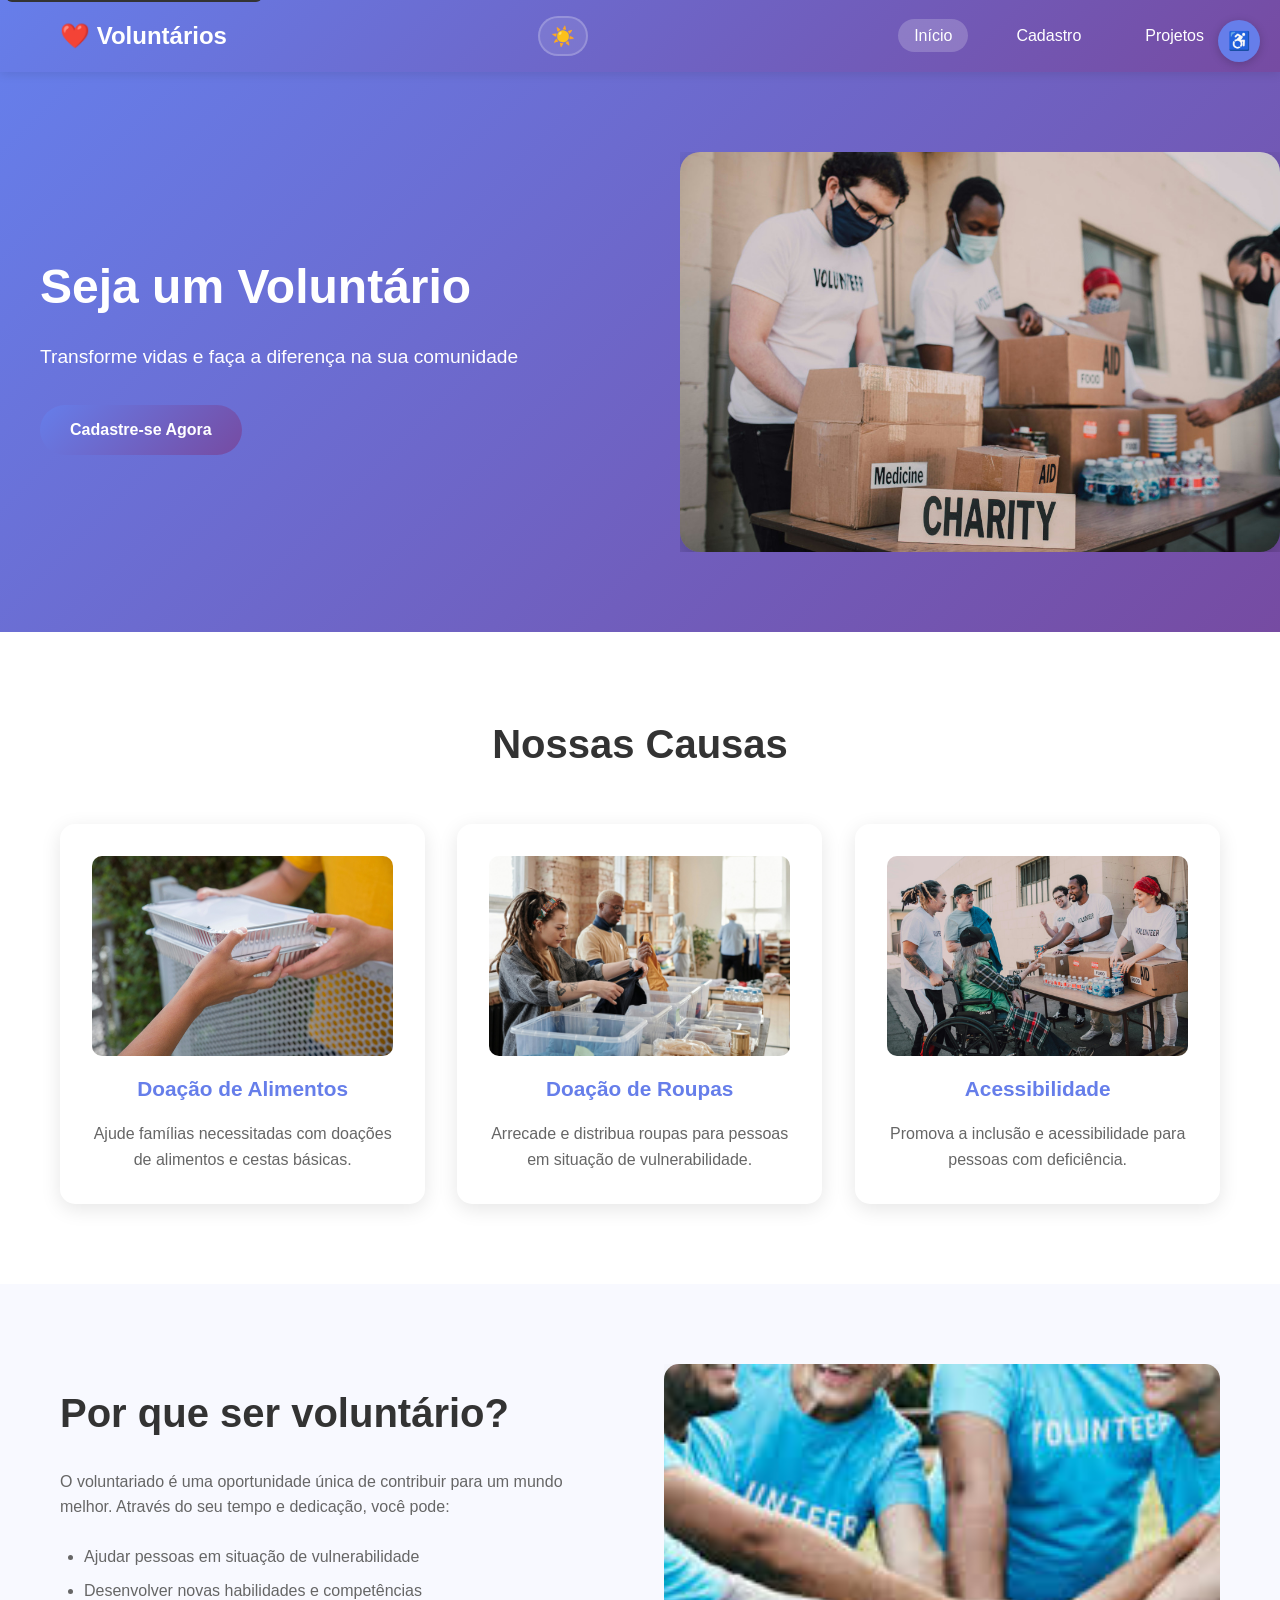
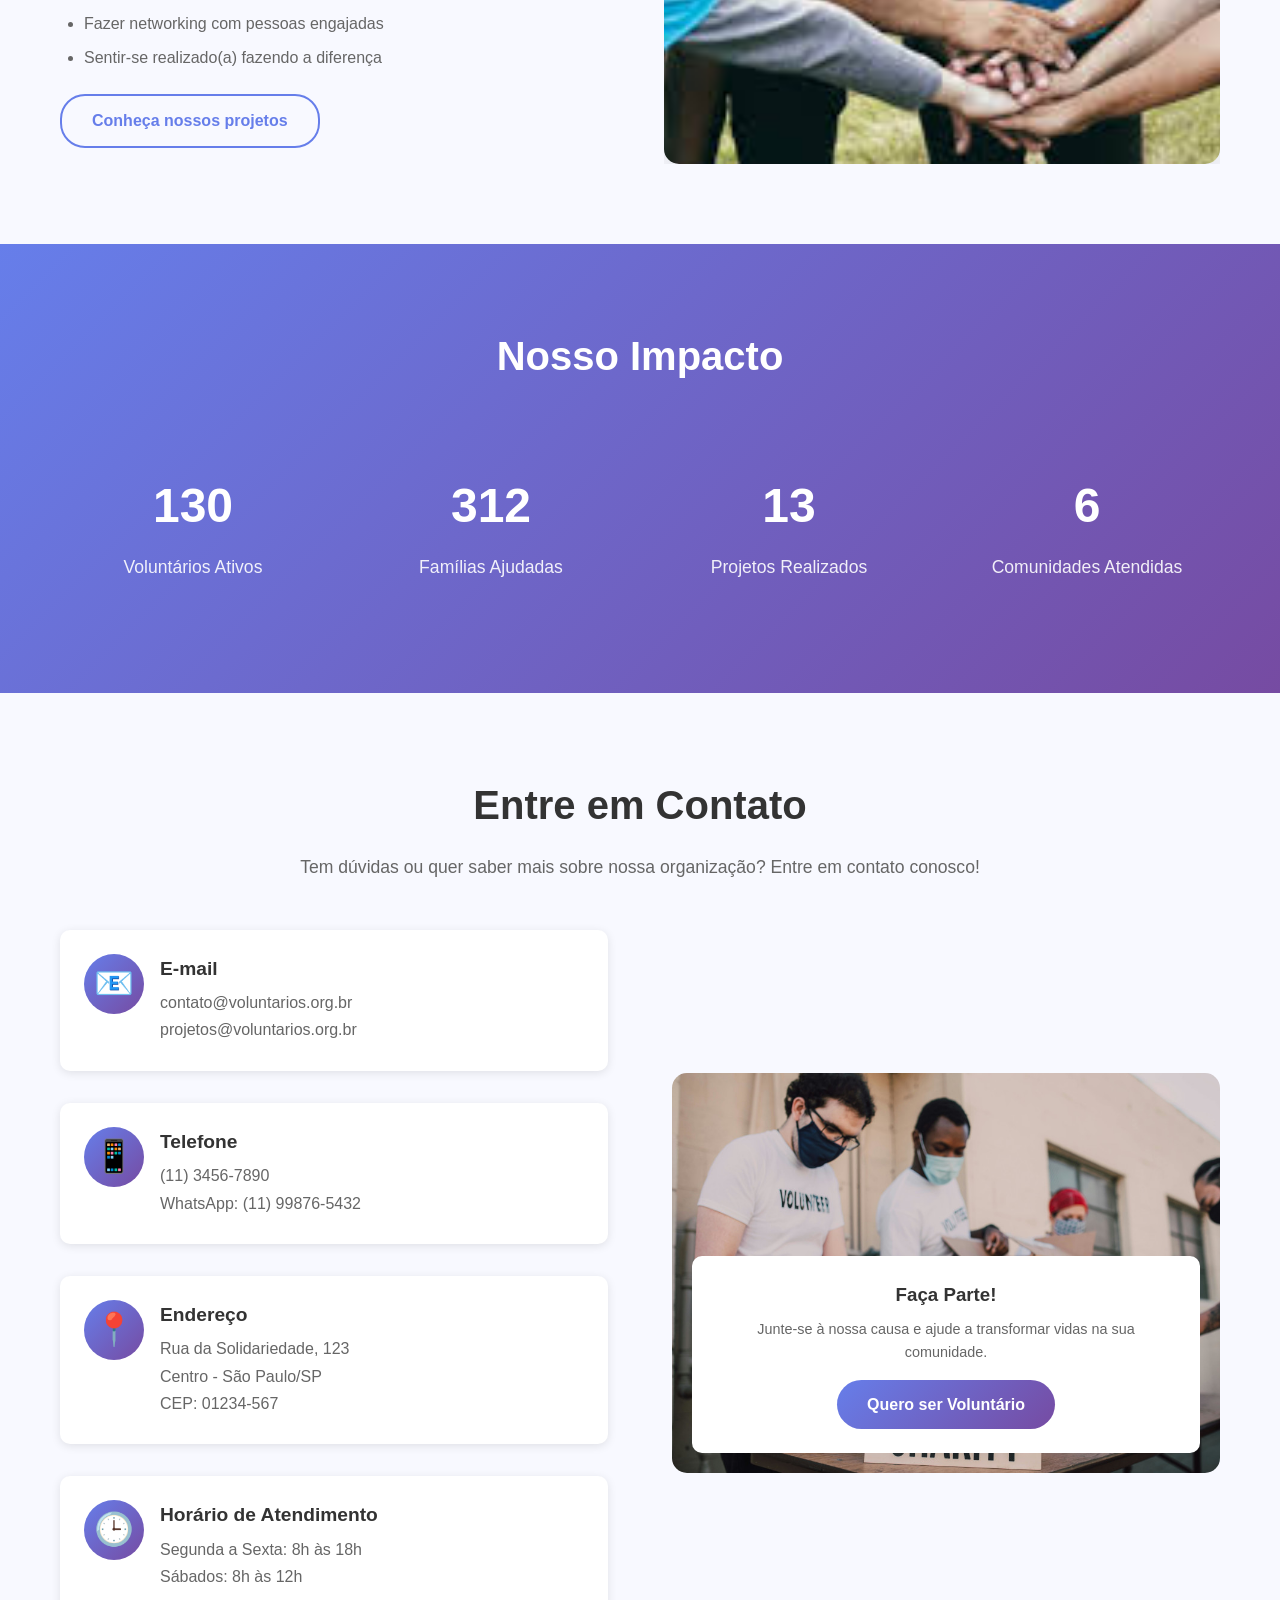
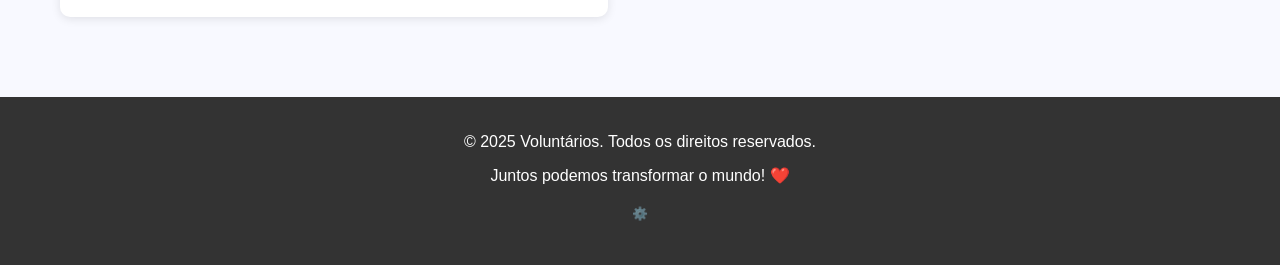
==== commit 1cc5a6b6: "feat(theme): adicionar dark mode com toggle, variáveis CSS e persistência Inclui botão na navbar (in" ====
--- a/index.html
+++ b/index.html
@@ -9,35 +9,54 @@
     <link rel="icon" type="image/svg+xml" href="favicon.svg">
     <link rel="preload" href="css/style.css" as="style">
     <link rel="stylesheet" href="css/style.css">
+    <link rel="stylesheet" href="css/accessibility.css">
 </head>
 <body>
-    <header>
-        <nav class="navbar">
+    <!-- Skip link para acessibilidade -->
+    <a href="#main-content" class="skip-to-main">Pular para o conteúdo principal</a>
+    
+    <!-- Controles de acessibilidade -->
+    <button class="accessibility-toggle" aria-label="Abrir controles de acessibilidade" title="Acessibilidade">♿</button>
+    <div class="accessibility-controls" id="accessibility-controls">
+        <button onclick="toggleDarkMode()" aria-label="Alternar modo escuro">🌙 Modo Escuro</button>
+        <button onclick="toggleHighContrast()" aria-label="Alternar alto contraste">⚫ Alto Contraste</button>
+        <button onclick="increaseFontSize()" aria-label="Aumentar tamanho da fonte">🔍 Fonte +</button>
+        <button onclick="decreaseFontSize()" aria-label="Diminuir tamanho da fonte">🔍 Fonte -</button>
+    </div>
+
+    <header role="banner">
+        <nav class="navbar" role="navigation" aria-label="Navegação principal">
             <div class="nav-container">
                 <h1 class="nav-logo">❤️ Voluntários</h1>
-                <button class="nav-toggle" aria-label="Abrir menu de navegação">
-                    <span class="hamburger"></span>
-                    <span class="hamburger"></span>
-                    <span class="hamburger"></span>
-                </button>
-                <ul class="nav-menu">
-                    <li><a href="index.html" class="nav-link active">Início</a></li>
-                    <li><a href="cadastro.html" class="nav-link">Cadastro</a></li>
-                    <li><a href="projeto.html" class="nav-link">Projetos</a></li>
+                <div class="nav-right">
+                    <button class="dark-mode-toggle" onclick="toggleDarkMode()" aria-label="Alternar modo escuro" title="Alternar modo escuro">
+                        <span class="sun-icon">☀️</span>
+                        <span class="moon-icon">🌙</span>
+                    </button>
+                    <button class="nav-toggle" aria-label="Abrir menu de navegação" aria-expanded="false" aria-controls="nav-menu" tabindex="0">
+                        <span class="hamburger" aria-hidden="true"></span>
+                        <span class="hamburger" aria-hidden="true"></span>
+                        <span class="hamburger" aria-hidden="true"></span>
+                    </button>
+                </div>
+                <ul class="nav-menu" id="nav-menu" role="menubar">
+                    <li role="none"><a href="index.html" class="nav-link active" role="menuitem" aria-current="page" tabindex="0">Início</a></li>
+                    <li role="none"><a href="cadastro.html" class="nav-link" role="menuitem" tabindex="0">Cadastro</a></li>
+                    <li role="none"><a href="projeto.html" class="nav-link" role="menuitem" tabindex="0">Projetos</a></li>
                 </ul>
             </div>
         </nav>
     </header>
 
-    <main>
-        <section class="hero">
+    <main role="main" id="main-content">
+        <section class="hero" aria-labelledby="hero-title">
             <div class="hero-content">
-                <h2>Seja um Voluntário</h2>
+                <h2 id="hero-title">Seja um Voluntário</h2>
                 <p>Transforme vidas e faça a diferença na sua comunidade</p>
-                <a href="cadastro.html" class="btn-primary">Cadastre-se Agora</a>
+                <a href="cadastro.html" class="btn-primary" aria-label="Ir para página de cadastro de voluntários">Cadastre-se Agora</a>
             </div>
             <div class="hero-image">
-                <img src="images/voluntarios.jpg" alt="Voluntários" />
+                <img src="images/voluntarios.jpg" alt="Grupo de voluntários sorridentes trabalhando juntos em um projeto social" />
             </div>
         </section>
 
@@ -180,6 +199,7 @@
     </button>
 
     <!-- Scripts Modulares -->
+    <script src="js/accessibility.js"></script>
     <script src="js/navigation.js"></script>
     <script src="js/forms.js"></script>
     <script src="js/animations.js"></script>
--- a/css/style.css
+++ b/css/style.css
@@ -3,6 +3,73 @@
     margin: 0;
     padding: 0;
     box-sizing: border-box;
+}
+
+/* Variáveis CSS para temas */
+:root {
+    /* Cores do tema claro */
+    --bg-primary: #f9f9f9;
+    --bg-secondary: #ffffff;
+    --bg-tertiary: #f8f9ff;
+    --text-primary: #333333;
+    --text-secondary: #666666;
+    --text-muted: #999999;
+    --border-color: #e1e5e9;
+    --shadow-color: rgba(0, 0, 0, 0.1);
+    --shadow-hover: rgba(0, 0, 0, 0.15);
+    --gradient-primary: linear-gradient(135deg, #667eea 0%, #764ba2 100%);
+    --card-bg: #ffffff;
+    --input-bg: #ffffff;
+    --modal-bg: #ffffff;
+    --navbar-bg: linear-gradient(135deg, #667eea 0%, #764ba2 100%);
+}
+
+/* Tema escuro */
+.dark-mode {
+    --bg-primary: #1a1a1a;
+    --bg-secondary: #2d2d2d;
+    --bg-tertiary: #242438;
+    --text-primary: #ffffff;
+    --text-secondary: #cccccc;
+    --text-muted: #999999;
+    --border-color: #404040;
+    --shadow-color: rgba(0, 0, 0, 0.3);
+    --shadow-hover: rgba(0, 0, 0, 0.4);
+    --gradient-primary: linear-gradient(135deg, #667eea 0%, #764ba2 100%);
+    --card-bg: #2d2d2d;
+    --input-bg: #2d2d2d;
+    --modal-bg: #2d2d2d;
+    --navbar-bg: linear-gradient(135deg, #667eea 0%, #764ba2 100%);
+}
+
+/* Ajustes visuais para o modo escuro */
+.dark-mode img {
+    opacity: 0.9;
+    transition: opacity 0.3s ease;
+}
+
+.dark-mode img:hover {
+    opacity: 1;
+}
+
+.dark-mode .service-card img,
+.dark-mode .project-card img,
+.dark-mode .hero-image img,
+.dark-mode .about-image img,
+.dark-mode .contact-image img {
+    border-radius: 10px;
+    box-shadow: 0 4px 15px rgba(0, 0, 0, 0.2);
+}
+
+.dark-mode .btn-secondary {
+    background: transparent;
+    color: #8a94ff;
+    border-color: #8a94ff;
+}
+
+.dark-mode .btn-secondary:hover {
+    background: #8a94ff;
+    color: white;
 }
 
 /* Otimização de performance para scroll */
@@ -57,8 +124,9 @@
 body {
     font-family: 'Segoe UI', Tahoma, Geneva, Verdana, sans-serif;
     line-height: 1.6;
-    color: #333;
-    background-color: #f9f9f9;
+    color: var(--text-primary);
+    background-color: var(--bg-primary);
+    transition: background-color 0.3s ease, color 0.3s ease;
 }
 
 .container {
@@ -69,12 +137,13 @@
 
 /* Navegação */
 .navbar {
-    background: linear-gradient(135deg, #667eea 0%, #764ba2 100%);
+    background: var(--navbar-bg);
     padding: 1rem 0;
-    box-shadow: 0 2px 10px rgba(0,0,0,0.1);
+    box-shadow: 0 2px 10px var(--shadow-color);
     position: sticky;
     top: 0;
     z-index: 1000;
+    transition: box-shadow 0.3s ease;
 }
 
 .nav-container {
@@ -84,6 +153,12 @@
     display: flex;
     justify-content: space-between;
     align-items: center;
+}
+
+.nav-right {
+    display: flex;
+    align-items: center;
+    gap: 1rem;
 }
 
 .nav-logo {
@@ -110,6 +185,65 @@
 .nav-link.active {
     background: rgba(255, 255, 255, 0.2);
     transform: translateY(-2px);
+}
+
+/* Dark Mode Toggle */
+.dark-mode-toggle {
+    background: rgba(255, 255, 255, 0.1);
+    border: 2px solid rgba(255, 255, 255, 0.2);
+    border-radius: 50px;
+    color: white;
+    cursor: pointer;
+    font-size: 1.2rem;
+    padding: 8px 12px;
+    transition: all 0.3s ease;
+    position: relative;
+    overflow: hidden;
+    width: 50px;
+    height: 40px;
+    display: flex;
+    align-items: center;
+    justify-content: center;
+}
+
+.dark-mode-toggle:hover {
+    background: rgba(255, 255, 255, 0.2);
+    transform: scale(1.1);
+}
+
+.dark-mode-toggle:active {
+    transform: scale(0.95);
+}
+
+.sun-icon,
+.moon-icon {
+    position: absolute;
+    transition: all 0.5s cubic-bezier(0.68, -0.55, 0.265, 1.55);
+}
+
+.sun-icon {
+    opacity: 1;
+    transform: rotate(0deg) scale(1);
+}
+
+.moon-icon {
+    opacity: 0;
+    transform: rotate(180deg) scale(0.5);
+}
+
+.dark-mode .dark-mode-toggle .sun-icon {
+    opacity: 0;
+    transform: rotate(-180deg) scale(0.5);
+}
+
+.dark-mode .dark-mode-toggle .moon-icon {
+    opacity: 1;
+    transform: rotate(0deg) scale(1);
+}
+
+/* Animação de transição para todo o body no dark mode */
+body * {
+    transition: background-color 0.3s ease, color 0.3s ease, border-color 0.3s ease, box-shadow 0.3s ease;
 }
 
 /* Mobile Navigation Toggle */
@@ -189,7 +323,7 @@
     right: 30px;
     width: 50px;
     height: 50px;
-    background: linear-gradient(135deg, #667eea 0%, #764ba2 100%);
+    background: var(--gradient-primary);
     border: none;
     border-radius: 50%;
     color: white;
@@ -230,7 +364,7 @@
 
 /* Botões */
 .btn-primary {
-    background: linear-gradient(135deg, #667eea 0%, #764ba2 100%);
+    background: var(--gradient-primary);
     color: white;
     padding: 12px 30px;
     border: none;
@@ -270,7 +404,7 @@
 
 /* Hero Section */
 .hero {
-    background: linear-gradient(135deg, #667eea 0%, #764ba2 100%);
+    background: var(--gradient-primary);
     color: white;
     padding: 80px 0;
     display: flex;
@@ -317,14 +451,16 @@
 /* Services Section */
 .services {
     padding: 80px 0;
-    background: white;
+    background: var(--bg-secondary);
+    transition: background-color 0.3s ease;
 }
 
 .services h2 {
     text-align: center;
     font-size: 2.5rem;
     margin-bottom: 3rem;
-    color: #333;
+    color: var(--text-primary);
+    transition: color 0.3s ease;
 }
 
 .services-grid {
@@ -334,16 +470,17 @@
 }
 
 .service-card {
-    background: white;
+    background: var(--card-bg);
     padding: 2rem;
     border-radius: 15px;
-    box-shadow: 0 5px 20px rgba(0,0,0,0.1);
+    box-shadow: 0 5px 20px var(--shadow-color);
     text-align: center;
-    transition: transform 0.3s ease;
+    transition: transform 0.3s ease, background-color 0.3s ease, box-shadow 0.3s ease;
 }
 
 .service-card:hover {
     transform: translateY(-10px);
+    box-shadow: 0 8px 25px var(--shadow-hover);
 }
 
 .service-card img {
@@ -361,10 +498,16 @@
     font-size: 1.3rem;
 }
 
+.service-card p {
+    color: var(--text-secondary);
+    transition: color 0.3s ease;
+}
+
 /* About Section */
 .about {
     padding: 80px 0;
-    background: #f8f9ff;
+    background: var(--bg-tertiary);
+    transition: background-color 0.3s ease;
 }
 
 .about-content {
@@ -380,7 +523,13 @@
 .about-text h2 {
     font-size: 2.5rem;
     margin-bottom: 1.5rem;
-    color: #333;
+    color: var(--text-primary);
+    transition: color 0.3s ease;
+}
+
+.about-text p {
+    color: var(--text-secondary);
+    transition: color 0.3s ease;
 }
 
 .about-text ul {
@@ -390,7 +539,8 @@
 
 .about-text li {
     margin-bottom: 0.5rem;
-    color: #666;
+    color: var(--text-secondary);
+    transition: color 0.3s ease;
 }
 
 .about-image {
@@ -411,7 +561,7 @@
 /* Stats Section */
 .stats {
     padding: 80px 0;
-    background: linear-gradient(135deg, #667eea 0%, #764ba2 100%);
+    background: var(--gradient-primary);
     color: white;
 }
 
@@ -448,21 +598,24 @@
 /* Contact Section */
 .contact {
     padding: 80px 0;
-    background-color: #f8f9fa;
+    background-color: var(--bg-tertiary);
+    transition: background-color 0.3s ease;
 }
 
 .contact h2 {
     text-align: center;
     font-size: 2.5rem;
     margin-bottom: 1rem;
-    color: #333;
+    color: var(--text-primary);
+    transition: color 0.3s ease;
 }
 
 .contact > .container > p {
     text-align: center;
     font-size: 1.1rem;
-    color: #666;
+    color: var(--text-secondary);
     margin-bottom: 3rem;
+    transition: color 0.3s ease;
 }
 
 .contact-content {
@@ -482,14 +635,15 @@
     align-items: flex-start;
     gap: 1rem;
     padding: 1.5rem;
-    background: white;
+    background: var(--card-bg);
     border-radius: 10px;
-    box-shadow: 0 2px 10px rgba(0,0,0,0.1);
-    transition: transform 0.3s ease;
+    box-shadow: 0 2px 10px var(--shadow-color);
+    transition: transform 0.3s ease, background-color 0.3s ease, box-shadow 0.3s ease;
 }
 
 .contact-item:hover {
     transform: translateY(-2px);
+    box-shadow: 0 4px 15px var(--shadow-hover);
 }
 
 .contact-icon {
@@ -499,21 +653,23 @@
     display: flex;
     align-items: center;
     justify-content: center;
-    background: linear-gradient(135deg, #667eea 0%, #764ba2 100%);
+    background: var(--gradient-primary);
     border-radius: 50%;
     flex-shrink: 0;
 }
 
 .contact-details h3 {
-    color: #333;
+    color: var(--text-primary);
     font-size: 1.2rem;
     margin-bottom: 0.5rem;
+    transition: color 0.3s ease;
 }
 
 .contact-details p {
-    color: #666;
+    color: var(--text-secondary);
     margin-bottom: 0.3rem;
     line-height: 1.4;
+    transition: color 0.3s ease;
 }
 
 .contact-image {
@@ -533,46 +689,57 @@
     bottom: 20px;
     left: 20px;
     right: 20px;
-    background: rgba(255, 255, 255, 0.95);
+    background: var(--card-bg);
+    backdrop-filter: blur(10px);
     padding: 1.5rem;
     border-radius: 10px;
     text-align: center;
+    transition: background-color 0.3s ease;
+}
+
+.dark-mode .contact-cta {
+    background: rgba(45, 45, 45, 0.95);
 }
 
 .contact-cta h3 {
-    color: #333;
+    color: var(--text-primary);
     margin-bottom: 0.5rem;
+    transition: color 0.3s ease;
 }
 
 .contact-cta p {
-    color: #666;
+    color: var(--text-secondary);
     margin-bottom: 1rem;
     font-size: 0.9rem;
+    transition: color 0.3s ease;
 }
 
 /* Register Section */
 .register-section {
     padding: 80px 0;
-    background-color: white;
+    background-color: var(--bg-secondary);
+    transition: background-color 0.3s ease;
 }
 
 /* Form Fieldsets */
 .form-fieldset {
-    border: 2px solid #e1e5e9;
+    border: 2px solid var(--border-color);
     border-radius: 10px;
     padding: 1.5rem;
     margin-bottom: 2rem;
-    background-color: #fafbfc;
+    background-color: var(--bg-tertiary);
+    transition: background-color 0.3s ease, border-color 0.3s ease;
 }
 
 .form-fieldset legend {
     font-weight: bold;
     font-size: 1.1rem;
-    color: #333;
+    color: var(--text-primary);
     padding: 0 1rem;
-    background-color: white;
+    background-color: var(--card-bg);
     border-radius: 5px;
     border: 2px solid #667eea;
+    transition: color 0.3s ease, background-color 0.3s ease;
 }
 
 /* Error Messages */
@@ -627,21 +794,24 @@
 
 .register-form-container {
     flex: 2;
-    background: white;
+    background: var(--card-bg);
     padding: 3rem;
     border-radius: 15px;
-    box-shadow: 0 10px 30px rgba(0,0,0,0.1);
+    box-shadow: 0 10px 30px var(--shadow-color);
+    transition: background-color 0.3s ease, box-shadow 0.3s ease;
 }
 
 .register-form-container h2 {
-    color: #333;
+    color: var(--text-primary);
     margin-bottom: 1rem;
     font-size: 2rem;
+    transition: color 0.3s ease;
 }
 
 .register-form-container p {
-    color: #666;
+    color: var(--text-secondary);
     margin-bottom: 2rem;
+    transition: color 0.3s ease;
 }
 
 .register-image {
@@ -659,10 +829,11 @@
 }
 
 .register-info {
-    background: white;
+    background: var(--card-bg);
     padding: 2rem;
     border-radius: 15px;
-    box-shadow: 0 5px 20px rgba(0,0,0,0.1);
+    box-shadow: 0 5px 20px var(--shadow-color);
+    transition: background-color 0.3s ease, box-shadow 0.3s ease;
 }
 
 .register-info h3 {
@@ -691,17 +862,20 @@
 .form-group label {
     margin-bottom: 0.5rem;
     font-weight: 600;
-    color: #333;
+    color: var(--text-primary);
+    transition: color 0.3s ease;
 }
 
 .form-group input,
 .form-group select,
 .form-group textarea {
     padding: 12px;
-    border: 2px solid #e1e5e9;
+    border: 2px solid var(--border-color);
     border-radius: 8px;
     font-size: 1rem;
-    transition: border-color 0.3s ease;
+    background-color: var(--input-bg);
+    color: var(--text-primary);
+    transition: border-color 0.3s ease, background-color 0.3s ease, color 0.3s ease;
 }
 
 .form-group input:focus,
@@ -729,7 +903,7 @@
 }
 
 .checkbox-label:hover {
-    background-color: #f8f9ff;
+    background-color: var(--bg-tertiary);
 }
 
 .checkbox-label input[type="checkbox"] {
@@ -745,14 +919,16 @@
 /* Next Steps */
 .next-steps {
     padding: 80px 0;
-    background: white;
+    background: var(--bg-secondary);
+    transition: background-color 0.3s ease;
 }
 
 .next-steps h2 {
     text-align: center;
     font-size: 2.5rem;
     margin-bottom: 3rem;
-    color: #333;
+    color: var(--text-primary);
+    transition: color 0.3s ease;
 }
 
 .steps-grid {
@@ -765,8 +941,8 @@
     text-align: center;
     padding: 2rem;
     border-radius: 15px;
-    background: #f8f9ff;
-    transition: transform 0.3s ease;
+    background: var(--bg-tertiary);
+    transition: transform 0.3s ease, background-color 0.3s ease;
 }
 
 .step:hover {
@@ -776,7 +952,7 @@
 .step-number {
     width: 60px;
     height: 60px;
-    background: linear-gradient(135deg, #667eea 0%, #764ba2 100%);
+    background: var(--gradient-primary);
     color: white;
     border-radius: 50%;
     display: flex;
@@ -788,17 +964,19 @@
 }
 
 .step h3 {
-    color: #333;
+    color: var(--text-primary);
     margin-bottom: 1rem;
+    transition: color 0.3s ease;
 }
 
 .step p {
-    color: #666;
+    color: var(--text-secondary);
+    transition: color 0.3s ease;
 }
 
 /* Projects Styles */
 .projects-hero {
-    background: linear-gradient(135deg, #667eea 0%, #764ba2 100%);
+    background: var(--gradient-primary);
     color: white;
     padding: 80px 0;
     text-align: center;
@@ -815,7 +993,8 @@
 
 .projects-grid {
     padding: 80px 0;
-    background: white;
+    background: var(--bg-secondary);
+    transition: background-color 0.3s ease;
 }
 
 .project-filters {
@@ -850,15 +1029,16 @@
 }
 
 .project-card {
-    background: white;
+    background: var(--card-bg);
     border-radius: 15px;
-    box-shadow: 0 5px 20px rgba(0,0,0,0.1);
+    box-shadow: 0 5px 20px var(--shadow-color);
     overflow: hidden;
-    transition: transform 0.3s ease;
+    transition: transform 0.3s ease, background-color 0.3s ease, box-shadow 0.3s ease;
 }
 
 .project-card:hover {
     transform: translateY(-5px);
+    box-shadow: 0 8px 25px var(--shadow-hover);
 }
 
 .project-card img {
@@ -875,9 +1055,10 @@
 }
 
 .project-content h3 {
-    color: #333;
+    color: var(--text-primary);
     margin-bottom: 1rem;
     font-size: 1.3rem;
+    transition: color 0.3s ease;
 }
 
 .project-meta {
@@ -912,7 +1093,8 @@
 .project-details {
     margin: 1rem 0;
     font-size: 0.9rem;
-    color: #666;
+    color: var(--text-secondary);
+    transition: color 0.3s ease;
 }
 
 .project-details p {
@@ -927,27 +1109,30 @@
 /* Project Stats */
 .project-stats {
     padding: 80px 0;
-    background: #f8f9ff;
+    background: var(--bg-tertiary);
+    transition: background-color 0.3s ease;
 }
 
 .project-stats h2 {
     text-align: center;
     font-size: 2.5rem;
     margin-bottom: 3rem;
-    color: #333;
+    color: var(--text-primary);
+    transition: color 0.3s ease;
 }
 
 .stat-card {
-    background: white;
+    background: var(--card-bg);
     border-radius: 15px;
-    box-shadow: 0 5px 20px rgba(0,0,0,0.1);
+    box-shadow: 0 5px 20px var(--shadow-color);
     overflow: hidden;
     text-align: center;
-    transition: transform 0.3s ease;
+    transition: transform 0.3s ease, background-color 0.3s ease, box-shadow 0.3s ease;
 }
 
 .stat-card:hover {
     transform: translateY(-5px);
+    box-shadow: 0 8px 25px var(--shadow-hover);
 }
 
 .stat-card img {
@@ -970,14 +1155,15 @@
 }
 
 .stat-card .stat-label {
-    color: #666;
+    color: var(--text-secondary);
     font-size: 1rem;
+    transition: color 0.3s ease;
 }
 
 /* Join Project */
 .join-project {
     padding: 80px 0;
-    background: linear-gradient(135deg, #667eea 0%, #764ba2 100%);
+    background: var(--gradient-primary);
     color: white;
     text-align: center;
 }
@@ -1023,7 +1209,7 @@
 }
 
 .modal-content {
-    background-color: white;
+    background-color: var(--modal-bg);
     margin: 5% auto;
     padding: 2rem;
     border-radius: 15px;
@@ -1031,10 +1217,11 @@
     max-width: 500px;
     position: relative;
     animation: modalSlideIn 0.3s ease;
+    transition: background-color 0.3s ease;
 }
 
 .close {
-    color: #aaa;
+    color: var(--text-muted);
     float: right;
     font-size: 28px;
     font-weight: bold;
@@ -1042,10 +1229,11 @@
     position: absolute;
     right: 1rem;
     top: 1rem;
+    transition: color 0.3s ease;
 }
 
 .close:hover {
-    color: #333;
+    color: var(--text-primary);
 }
 
 /* Footer */
@@ -1056,6 +1244,11 @@
     padding: 2rem 0;
 }
 
+.dark-mode footer {
+    background: #1a1a1a;
+    border-top: 1px solid var(--border-color);
+}
+
 footer p {
     margin-bottom: 0.5rem;
 }
@@ -1127,6 +1320,17 @@
 @media (max-width: 768px) {
     .nav-container {
         position: relative;
+    }
+
+    .nav-right {
+        gap: 0.5rem;
+    }
+
+    .dark-mode-toggle {
+        width: 40px;
+        height: 35px;
+        font-size: 1rem;
+        padding: 6px 8px;
     }
     
     .nav-toggle {
--- a/css/style.css
+++ b/css/style.css
@@ -3,6 +3,73 @@
     margin: 0;
     padding: 0;
     box-sizing: border-box;
+}
+
+/* Variáveis CSS para temas */
+:root {
+    /* Cores do tema claro */
+    --bg-primary: #f9f9f9;
+    --bg-secondary: #ffffff;
+    --bg-tertiary: #f8f9ff;
+    --text-primary: #333333;
+    --text-secondary: #666666;
+    --text-muted: #999999;
+    --border-color: #e1e5e9;
+    --shadow-color: rgba(0, 0, 0, 0.1);
+    --shadow-hover: rgba(0, 0, 0, 0.15);
+    --gradient-primary: linear-gradient(135deg, #667eea 0%, #764ba2 100%);
+    --card-bg: #ffffff;
+    --input-bg: #ffffff;
+    --modal-bg: #ffffff;
+    --navbar-bg: linear-gradient(135deg, #667eea 0%, #764ba2 100%);
+}
+
+/* Tema escuro */
+.dark-mode {
+    --bg-primary: #1a1a1a;
+    --bg-secondary: #2d2d2d;
+    --bg-tertiary: #242438;
+    --text-primary: #ffffff;
+    --text-secondary: #cccccc;
+    --text-muted: #999999;
+    --border-color: #404040;
+    --shadow-color: rgba(0, 0, 0, 0.3);
+    --shadow-hover: rgba(0, 0, 0, 0.4);
+    --gradient-primary: linear-gradient(135deg, #667eea 0%, #764ba2 100%);
+    --card-bg: #2d2d2d;
+    --input-bg: #2d2d2d;
+    --modal-bg: #2d2d2d;
+    --navbar-bg: linear-gradient(135deg, #667eea 0%, #764ba2 100%);
+}
+
+/* Ajustes visuais para o modo escuro */
+.dark-mode img {
+    opacity: 0.9;
+    transition: opacity 0.3s ease;
+}
+
+.dark-mode img:hover {
+    opacity: 1;
+}
+
+.dark-mode .service-card img,
+.dark-mode .project-card img,
+.dark-mode .hero-image img,
+.dark-mode .about-image img,
+.dark-mode .contact-image img {
+    border-radius: 10px;
+    box-shadow: 0 4px 15px rgba(0, 0, 0, 0.2);
+}
+
+.dark-mode .btn-secondary {
+    background: transparent;
+    color: #8a94ff;
+    border-color: #8a94ff;
+}
+
+.dark-mode .btn-secondary:hover {
+    background: #8a94ff;
+    color: white;
 }
 
 /* Otimização de performance para scroll */
@@ -57,8 +124,9 @@
 body {
     font-family: 'Segoe UI', Tahoma, Geneva, Verdana, sans-serif;
     line-height: 1.6;
-    color: #333;
-    background-color: #f9f9f9;
+    color: var(--text-primary);
+    background-color: var(--bg-primary);
+    transition: background-color 0.3s ease, color 0.3s ease;
 }
 
 .container {
@@ -69,12 +137,13 @@
 
 /* Navegação */
 .navbar {
-    background: linear-gradient(135deg, #667eea 0%, #764ba2 100%);
+    background: var(--navbar-bg);
     padding: 1rem 0;
-    box-shadow: 0 2px 10px rgba(0,0,0,0.1);
+    box-shadow: 0 2px 10px var(--shadow-color);
     position: sticky;
     top: 0;
     z-index: 1000;
+    transition: box-shadow 0.3s ease;
 }
 
 .nav-container {
@@ -84,6 +153,12 @@
     display: flex;
     justify-content: space-between;
     align-items: center;
+}
+
+.nav-right {
+    display: flex;
+    align-items: center;
+    gap: 1rem;
 }
 
 .nav-logo {
@@ -110,6 +185,65 @@
 .nav-link.active {
     background: rgba(255, 255, 255, 0.2);
     transform: translateY(-2px);
+}
+
+/* Dark Mode Toggle */
+.dark-mode-toggle {
+    background: rgba(255, 255, 255, 0.1);
+    border: 2px solid rgba(255, 255, 255, 0.2);
+    border-radius: 50px;
+    color: white;
+    cursor: pointer;
+    font-size: 1.2rem;
+    padding: 8px 12px;
+    transition: all 0.3s ease;
+    position: relative;
+    overflow: hidden;
+    width: 50px;
+    height: 40px;
+    display: flex;
+    align-items: center;
+    justify-content: center;
+}
+
+.dark-mode-toggle:hover {
+    background: rgba(255, 255, 255, 0.2);
+    transform: scale(1.1);
+}
+
+.dark-mode-toggle:active {
+    transform: scale(0.95);
+}
+
+.sun-icon,
+.moon-icon {
+    position: absolute;
+    transition: all 0.5s cubic-bezier(0.68, -0.55, 0.265, 1.55);
+}
+
+.sun-icon {
+    opacity: 1;
+    transform: rotate(0deg) scale(1);
+}
+
+.moon-icon {
+    opacity: 0;
+    transform: rotate(180deg) scale(0.5);
+}
+
+.dark-mode .dark-mode-toggle .sun-icon {
+    opacity: 0;
+    transform: rotate(-180deg) scale(0.5);
+}
+
+.dark-mode .dark-mode-toggle .moon-icon {
+    opacity: 1;
+    transform: rotate(0deg) scale(1);
+}
+
+/* Animação de transição para todo o body no dark mode */
+body * {
+    transition: background-color 0.3s ease, color 0.3s ease, border-color 0.3s ease, box-shadow 0.3s ease;
 }
 
 /* Mobile Navigation Toggle */
@@ -189,7 +323,7 @@
     right: 30px;
     width: 50px;
     height: 50px;
-    background: linear-gradient(135deg, #667eea 0%, #764ba2 100%);
+    background: var(--gradient-primary);
     border: none;
     border-radius: 50%;
     color: white;
@@ -230,7 +364,7 @@
 
 /* Botões */
 .btn-primary {
-    background: linear-gradient(135deg, #667eea 0%, #764ba2 100%);
+    background: var(--gradient-primary);
     color: white;
     padding: 12px 30px;
     border: none;
@@ -270,7 +404,7 @@
 
 /* Hero Section */
 .hero {
-    background: linear-gradient(135deg, #667eea 0%, #764ba2 100%);
+    background: var(--gradient-primary);
     color: white;
     padding: 80px 0;
     display: flex;
@@ -317,14 +451,16 @@
 /* Services Section */
 .services {
     padding: 80px 0;
-    background: white;
+    background: var(--bg-secondary);
+    transition: background-color 0.3s ease;
 }
 
 .services h2 {
     text-align: center;
     font-size: 2.5rem;
     margin-bottom: 3rem;
-    color: #333;
+    color: var(--text-primary);
+    transition: color 0.3s ease;
 }
 
 .services-grid {
@@ -334,16 +470,17 @@
 }
 
 .service-card {
-    background: white;
+    background: var(--card-bg);
     padding: 2rem;
     border-radius: 15px;
-    box-shadow: 0 5px 20px rgba(0,0,0,0.1);
+    box-shadow: 0 5px 20px var(--shadow-color);
     text-align: center;
-    transition: transform 0.3s ease;
+    transition: transform 0.3s ease, background-color 0.3s ease, box-shadow 0.3s ease;
 }
 
 .service-card:hover {
     transform: translateY(-10px);
+    box-shadow: 0 8px 25px var(--shadow-hover);
 }
 
 .service-card img {
@@ -361,10 +498,16 @@
     font-size: 1.3rem;
 }
 
+.service-card p {
+    color: var(--text-secondary);
+    transition: color 0.3s ease;
+}
+
 /* About Section */
 .about {
     padding: 80px 0;
-    background: #f8f9ff;
+    background: var(--bg-tertiary);
+    transition: background-color 0.3s ease;
 }
 
 .about-content {
@@ -380,7 +523,13 @@
 .about-text h2 {
     font-size: 2.5rem;
     margin-bottom: 1.5rem;
-    color: #333;
+    color: var(--text-primary);
+    transition: color 0.3s ease;
+}
+
+.about-text p {
+    color: var(--text-secondary);
+    transition: color 0.3s ease;
 }
 
 .about-text ul {
@@ -390,7 +539,8 @@
 
 .about-text li {
     margin-bottom: 0.5rem;
-    color: #666;
+    color: var(--text-secondary);
+    transition: color 0.3s ease;
 }
 
 .about-image {
@@ -411,7 +561,7 @@
 /* Stats Section */
 .stats {
     padding: 80px 0;
-    background: linear-gradient(135deg, #667eea 0%, #764ba2 100%);
+    background: var(--gradient-primary);
     color: white;
 }
 
@@ -448,21 +598,24 @@
 /* Contact Section */
 .contact {
     padding: 80px 0;
-    background-color: #f8f9fa;
+    background-color: var(--bg-tertiary);
+    transition: background-color 0.3s ease;
 }
 
 .contact h2 {
     text-align: center;
     font-size: 2.5rem;
     margin-bottom: 1rem;
-    color: #333;
+    color: var(--text-primary);
+    transition: color 0.3s ease;
 }
 
 .contact > .container > p {
     text-align: center;
     font-size: 1.1rem;
-    color: #666;
+    color: var(--text-secondary);
     margin-bottom: 3rem;
+    transition: color 0.3s ease;
 }
 
 .contact-content {
@@ -482,14 +635,15 @@
     align-items: flex-start;
     gap: 1rem;
     padding: 1.5rem;
-    background: white;
+    background: var(--card-bg);
     border-radius: 10px;
-    box-shadow: 0 2px 10px rgba(0,0,0,0.1);
-    transition: transform 0.3s ease;
+    box-shadow: 0 2px 10px var(--shadow-color);
+    transition: transform 0.3s ease, background-color 0.3s ease, box-shadow 0.3s ease;
 }
 
 .contact-item:hover {
     transform: translateY(-2px);
+    box-shadow: 0 4px 15px var(--shadow-hover);
 }
 
 .contact-icon {
@@ -499,21 +653,23 @@
     display: flex;
     align-items: center;
     justify-content: center;
-    background: linear-gradient(135deg, #667eea 0%, #764ba2 100%);
+    background: var(--gradient-primary);
     border-radius: 50%;
     flex-shrink: 0;
 }
 
 .contact-details h3 {
-    color: #333;
+    color: var(--text-primary);
     font-size: 1.2rem;
     margin-bottom: 0.5rem;
+    transition: color 0.3s ease;
 }
 
 .contact-details p {
-    color: #666;
+    color: var(--text-secondary);
     margin-bottom: 0.3rem;
     line-height: 1.4;
+    transition: color 0.3s ease;
 }
 
 .contact-image {
@@ -533,46 +689,57 @@
     bottom: 20px;
     left: 20px;
     right: 20px;
-    background: rgba(255, 255, 255, 0.95);
+    background: var(--card-bg);
+    backdrop-filter: blur(10px);
     padding: 1.5rem;
     border-radius: 10px;
     text-align: center;
+    transition: background-color 0.3s ease;
+}
+
+.dark-mode .contact-cta {
+    background: rgba(45, 45, 45, 0.95);
 }
 
 .contact-cta h3 {
-    color: #333;
+    color: var(--text-primary);
     margin-bottom: 0.5rem;
+    transition: color 0.3s ease;
 }
 
 .contact-cta p {
-    color: #666;
+    color: var(--text-secondary);
     margin-bottom: 1rem;
     font-size: 0.9rem;
+    transition: color 0.3s ease;
 }
 
 /* Register Section */
 .register-section {
     padding: 80px 0;
-    background-color: white;
+    background-color: var(--bg-secondary);
+    transition: background-color 0.3s ease;
 }
 
 /* Form Fieldsets */
 .form-fieldset {
-    border: 2px solid #e1e5e9;
+    border: 2px solid var(--border-color);
     border-radius: 10px;
     padding: 1.5rem;
     margin-bottom: 2rem;
-    background-color: #fafbfc;
+    background-color: var(--bg-tertiary);
+    transition: background-color 0.3s ease, border-color 0.3s ease;
 }
 
 .form-fieldset legend {
     font-weight: bold;
     font-size: 1.1rem;
-    color: #333;
+    color: var(--text-primary);
     padding: 0 1rem;
-    background-color: white;
+    background-color: var(--card-bg);
     border-radius: 5px;
     border: 2px solid #667eea;
+    transition: color 0.3s ease, background-color 0.3s ease;
 }
 
 /* Error Messages */
@@ -627,21 +794,24 @@
 
 .register-form-container {
     flex: 2;
-    background: white;
+    background: var(--card-bg);
     padding: 3rem;
     border-radius: 15px;
-    box-shadow: 0 10px 30px rgba(0,0,0,0.1);
+    box-shadow: 0 10px 30px var(--shadow-color);
+    transition: background-color 0.3s ease, box-shadow 0.3s ease;
 }
 
 .register-form-container h2 {
-    color: #333;
+    color: var(--text-primary);
     margin-bottom: 1rem;
     font-size: 2rem;
+    transition: color 0.3s ease;
 }
 
 .register-form-container p {
-    color: #666;
+    color: var(--text-secondary);
     margin-bottom: 2rem;
+    transition: color 0.3s ease;
 }
 
 .register-image {
@@ -659,10 +829,11 @@
 }
 
 .register-info {
-    background: white;
+    background: var(--card-bg);
     padding: 2rem;
     border-radius: 15px;
-    box-shadow: 0 5px 20px rgba(0,0,0,0.1);
+    box-shadow: 0 5px 20px var(--shadow-color);
+    transition: background-color 0.3s ease, box-shadow 0.3s ease;
 }
 
 .register-info h3 {
@@ -691,17 +862,20 @@
 .form-group label {
     margin-bottom: 0.5rem;
     font-weight: 600;
-    color: #333;
+    color: var(--text-primary);
+    transition: color 0.3s ease;
 }
 
 .form-group input,
 .form-group select,
 .form-group textarea {
     padding: 12px;
-    border: 2px solid #e1e5e9;
+    border: 2px solid var(--border-color);
     border-radius: 8px;
     font-size: 1rem;
-    transition: border-color 0.3s ease;
+    background-color: var(--input-bg);
+    color: var(--text-primary);
+    transition: border-color 0.3s ease, background-color 0.3s ease, color 0.3s ease;
 }
 
 .form-group input:focus,
@@ -729,7 +903,7 @@
 }
 
 .checkbox-label:hover {
-    background-color: #f8f9ff;
+    background-color: var(--bg-tertiary);
 }
 
 .checkbox-label input[type="checkbox"] {
@@ -745,14 +919,16 @@
 /* Next Steps */
 .next-steps {
     padding: 80px 0;
-    background: white;
+    background: var(--bg-secondary);
+    transition: background-color 0.3s ease;
 }
 
 .next-steps h2 {
     text-align: center;
     font-size: 2.5rem;
     margin-bottom: 3rem;
-    color: #333;
+    color: var(--text-primary);
+    transition: color 0.3s ease;
 }
 
 .steps-grid {
@@ -765,8 +941,8 @@
     text-align: center;
     padding: 2rem;
     border-radius: 15px;
-    background: #f8f9ff;
-    transition: transform 0.3s ease;
+    background: var(--bg-tertiary);
+    transition: transform 0.3s ease, background-color 0.3s ease;
 }
 
 .step:hover {
@@ -776,7 +952,7 @@
 .step-number {
     width: 60px;
     height: 60px;
-    background: linear-gradient(135deg, #667eea 0%, #764ba2 100%);
+    background: var(--gradient-primary);
     color: white;
     border-radius: 50%;
     display: flex;
@@ -788,17 +964,19 @@
 }
 
 .step h3 {
-    color: #333;
+    color: var(--text-primary);
     margin-bottom: 1rem;
+    transition: color 0.3s ease;
 }
 
 .step p {
-    color: #666;
+    color: var(--text-secondary);
+    transition: color 0.3s ease;
 }
 
 /* Projects Styles */
 .projects-hero {
-    background: linear-gradient(135deg, #667eea 0%, #764ba2 100%);
+    background: var(--gradient-primary);
     color: white;
     padding: 80px 0;
     text-align: center;
@@ -815,7 +993,8 @@
 
 .projects-grid {
     padding: 80px 0;
-    background: white;
+    background: var(--bg-secondary);
+    transition: background-color 0.3s ease;
 }
 
 .project-filters {
@@ -850,15 +1029,16 @@
 }
 
 .project-card {
-    background: white;
+    background: var(--card-bg);
     border-radius: 15px;
-    box-shadow: 0 5px 20px rgba(0,0,0,0.1);
+    box-shadow: 0 5px 20px var(--shadow-color);
     overflow: hidden;
-    transition: transform 0.3s ease;
+    transition: transform 0.3s ease, background-color 0.3s ease, box-shadow 0.3s ease;
 }
 
 .project-card:hover {
     transform: translateY(-5px);
+    box-shadow: 0 8px 25px var(--shadow-hover);
 }
 
 .project-card img {
@@ -875,9 +1055,10 @@
 }
 
 .project-content h3 {
-    color: #333;
+    color: var(--text-primary);
     margin-bottom: 1rem;
     font-size: 1.3rem;
+    transition: color 0.3s ease;
 }
 
 .project-meta {
@@ -912,7 +1093,8 @@
 .project-details {
     margin: 1rem 0;
     font-size: 0.9rem;
-    color: #666;
+    color: var(--text-secondary);
+    transition: color 0.3s ease;
 }
 
 .project-details p {
@@ -927,27 +1109,30 @@
 /* Project Stats */
 .project-stats {
     padding: 80px 0;
-    background: #f8f9ff;
+    background: var(--bg-tertiary);
+    transition: background-color 0.3s ease;
 }
 
 .project-stats h2 {
     text-align: center;
     font-size: 2.5rem;
     margin-bottom: 3rem;
-    color: #333;
+    color: var(--text-primary);
+    transition: color 0.3s ease;
 }
 
 .stat-card {
-    background: white;
+    background: var(--card-bg);
     border-radius: 15px;
-    box-shadow: 0 5px 20px rgba(0,0,0,0.1);
+    box-shadow: 0 5px 20px var(--shadow-color);
     overflow: hidden;
     text-align: center;
-    transition: transform 0.3s ease;
+    transition: transform 0.3s ease, background-color 0.3s ease, box-shadow 0.3s ease;
 }
 
 .stat-card:hover {
     transform: translateY(-5px);
+    box-shadow: 0 8px 25px var(--shadow-hover);
 }
 
 .stat-card img {
@@ -970,14 +1155,15 @@
 }
 
 .stat-card .stat-label {
-    color: #666;
+    color: var(--text-secondary);
     font-size: 1rem;
+    transition: color 0.3s ease;
 }
 
 /* Join Project */
 .join-project {
     padding: 80px 0;
-    background: linear-gradient(135deg, #667eea 0%, #764ba2 100%);
+    background: var(--gradient-primary);
     color: white;
     text-align: center;
 }
@@ -1023,7 +1209,7 @@
 }
 
 .modal-content {
-    background-color: white;
+    background-color: var(--modal-bg);
     margin: 5% auto;
     padding: 2rem;
     border-radius: 15px;
@@ -1031,10 +1217,11 @@
     max-width: 500px;
     position: relative;
     animation: modalSlideIn 0.3s ease;
+    transition: background-color 0.3s ease;
 }
 
 .close {
-    color: #aaa;
+    color: var(--text-muted);
     float: right;
     font-size: 28px;
     font-weight: bold;
@@ -1042,10 +1229,11 @@
     position: absolute;
     right: 1rem;
     top: 1rem;
+    transition: color 0.3s ease;
 }
 
 .close:hover {
-    color: #333;
+    color: var(--text-primary);
 }
 
 /* Footer */
@@ -1056,6 +1244,11 @@
     padding: 2rem 0;
 }
 
+.dark-mode footer {
+    background: #1a1a1a;
+    border-top: 1px solid var(--border-color);
+}
+
 footer p {
     margin-bottom: 0.5rem;
 }
@@ -1127,6 +1320,17 @@
 @media (max-width: 768px) {
     .nav-container {
         position: relative;
+    }
+
+    .nav-right {
+        gap: 0.5rem;
+    }
+
+    .dark-mode-toggle {
+        width: 40px;
+        height: 35px;
+        font-size: 1rem;
+        padding: 6px 8px;
     }
     
     .nav-toggle {
--- a/css/accessibility.css
+++ b/css/accessibility.css
@@ -0,0 +1,285 @@
+/* ============================================
+   ACESSIBILIDADE WCAG 2.1 NÍVEL AA
+   Navegação por teclado, alto contraste, modo escuro
+   ============================================ */
+
+/* Skip to main content para leitores de tela */
+.skip-to-main {
+    position: absolute;
+    top: -40px;
+    left: 6px;
+    background: #333;
+    color: white;
+    padding: 8px;
+    text-decoration: none;
+    border-radius: 0 0 6px 6px;
+    z-index: 9999;
+    font-weight: bold;
+}
+
+.skip-to-main:focus {
+    top: 0;
+}
+
+/* Focus visível para navegação por teclado */
+*:focus {
+    outline: 3px solid #667eea;
+    outline-offset: 2px;
+}
+
+/* Melhor foco para botões e links */
+button:focus,
+.btn-primary:focus,
+.btn-secondary:focus,
+a:focus {
+    outline: 3px solid #667eea;
+    outline-offset: 2px;
+    box-shadow: 0 0 0 6px rgba(102, 126, 234, 0.2);
+}
+
+/* Foco para inputs */
+input:focus,
+select:focus,
+textarea:focus {
+    outline: 3px solid #667eea;
+    outline-offset: 1px;
+    border-color: #667eea;
+    box-shadow: 0 0 0 3px rgba(102, 126, 234, 0.2);
+}
+
+/* ============================================
+   MODO ESCURO ACESSÍVEL
+   ============================================ */
+
+/* Detectar preferência do sistema */
+@media (prefers-color-scheme: dark) {
+    :root {
+        --bg-color: #121212;
+        --text-color: #e0e0e0;
+        --card-bg: #1e1e1e;
+        --border-color: #333;
+    }
+}
+
+/* Classe manual para modo escuro */
+body.dark-mode {
+    --bg-color: #121212;
+    --text-color: #e0e0e0;
+    --card-bg: #1e1e1e;
+    --border-color: #333;
+    
+    background-color: var(--bg-color);
+    color: var(--text-color);
+}
+
+.dark-mode .navbar {
+    background: linear-gradient(135deg, #2c3e50 0%, #34495e 100%);
+}
+
+.dark-mode .service-card,
+.dark-mode .project-card,
+.dark-mode .stat-card {
+    background: var(--card-bg);
+    color: var(--text-color);
+    border: 1px solid var(--border-color);
+}
+
+.dark-mode input,
+.dark-mode select,
+.dark-mode textarea {
+    background: var(--card-bg);
+    color: var(--text-color);
+    border-color: var(--border-color);
+}
+
+.dark-mode .modal-content {
+    background: var(--card-bg);
+    color: var(--text-color);
+}
+
+/* ============================================
+   ALTO CONTRASTE
+   ============================================ */
+
+/* Classe para alto contraste */
+body.high-contrast {
+    --bg-color: #000000;
+    --text-color: #ffffff;
+    --card-bg: #000000;
+    --border-color: #ffffff;
+    --link-color: #ffff00;
+    
+    background-color: var(--bg-color) !important;
+    color: var(--text-color) !important;
+}
+
+.high-contrast * {
+    color: var(--text-color) !important;
+    background-color: var(--bg-color) !important;
+    border-color: var(--border-color) !important;
+}
+
+.high-contrast a {
+    color: var(--link-color) !important;
+    text-decoration: underline !important;
+}
+
+.high-contrast button,
+.high-contrast .btn-primary,
+.high-contrast .btn-secondary {
+    background-color: var(--text-color) !important;
+    color: var(--bg-color) !important;
+    border: 2px solid var(--text-color) !important;
+}
+
+/* ============================================
+   NAVEGAÇÃO POR TECLADO
+   ============================================ */
+
+/* Garantir que elementos interativos sejam focáveis */
+button,
+a,
+input,
+select,
+textarea,
+[tabindex="0"] {
+    cursor: pointer;
+}
+
+/* Indicadores visuais para hover e focus */
+button:hover,
+.btn-primary:hover,
+.btn-secondary:hover,
+a:hover {
+    transform: translateY(-2px);
+    transition: transform 0.2s ease;
+}
+
+/* Garantir contraste mínimo de 4.5:1 */
+.text-contrast {
+    color: #212529; /* Contraste 8.59:1 com branco */
+}
+
+.bg-contrast {
+    background-color: #ffffff;
+    color: #212529;
+}
+
+/* ============================================
+   UTILITÁRIOS DE ACESSIBILIDADE
+   ============================================ */
+
+/* Texto apenas para leitores de tela */
+.sr-only {
+    position: absolute;
+    width: 1px;
+    height: 1px;
+    padding: 0;
+    margin: -1px;
+    overflow: hidden;
+    clip: rect(0, 0, 0, 0);
+    white-space: nowrap;
+    border: 0;
+}
+
+/* Texto visível apenas no foco */
+.sr-only-focusable:active,
+.sr-only-focusable:focus {
+    position: static;
+    width: auto;
+    height: auto;
+    padding: inherit;
+    margin: inherit;
+    overflow: visible;
+    clip: auto;
+    white-space: normal;
+}
+
+/* ============================================
+   ANIMAÇÕES RESPEITANDO PREFERÊNCIAS
+   ============================================ */
+
+/* Reduzir animações se usuário preferir */
+@media (prefers-reduced-motion: reduce) {
+    *,
+    *::before,
+    *::after {
+        animation-duration: 0.01ms !important;
+        animation-iteration-count: 1 !important;
+        transition-duration: 0.01ms !important;
+        scroll-behavior: auto !important;
+    }
+}
+
+/* ============================================
+   CONTROLES DE ACESSIBILIDADE
+   ============================================ */
+
+.accessibility-controls {
+    position: fixed;
+    top: 20px;
+    right: 20px;
+    z-index: 9999;
+    background: rgba(255, 255, 255, 0.95);
+    padding: 15px;
+    border-radius: 10px;
+    box-shadow: 0 5px 20px rgba(0, 0, 0, 0.2);
+    display: none;
+}
+
+.accessibility-controls.show {
+    display: block;
+}
+
+.accessibility-controls button {
+    display: block;
+    width: 100%;
+    margin: 5px 0;
+    padding: 8px 12px;
+    border: 1px solid #ddd;
+    background: white;
+    border-radius: 5px;
+    cursor: pointer;
+    font-size: 14px;
+}
+
+.accessibility-controls button:hover {
+    background: #f0f0f0;
+}
+
+.accessibility-toggle {
+    position: fixed;
+    top: 20px;
+    right: 20px;
+    z-index: 10000;
+    background: #667eea;
+    color: white;
+    border: none;
+    padding: 10px;
+    border-radius: 50%;
+    cursor: pointer;
+    font-size: 18px;
+    box-shadow: 0 2px 10px rgba(0, 0, 0, 0.2);
+}
+
+.accessibility-toggle:hover {
+    background: #5a6fd8;
+}
+
+/* ============================================
+   MEDIA QUERIES PARA RESPONSIVIDADE
+   ============================================ */
+
+@media (max-width: 768px) {
+    .accessibility-controls {
+        top: 10px;
+        right: 10px;
+        left: 10px;
+        width: auto;
+    }
+    
+    .accessibility-toggle {
+        top: 10px;
+        right: 10px;
+    }
+}
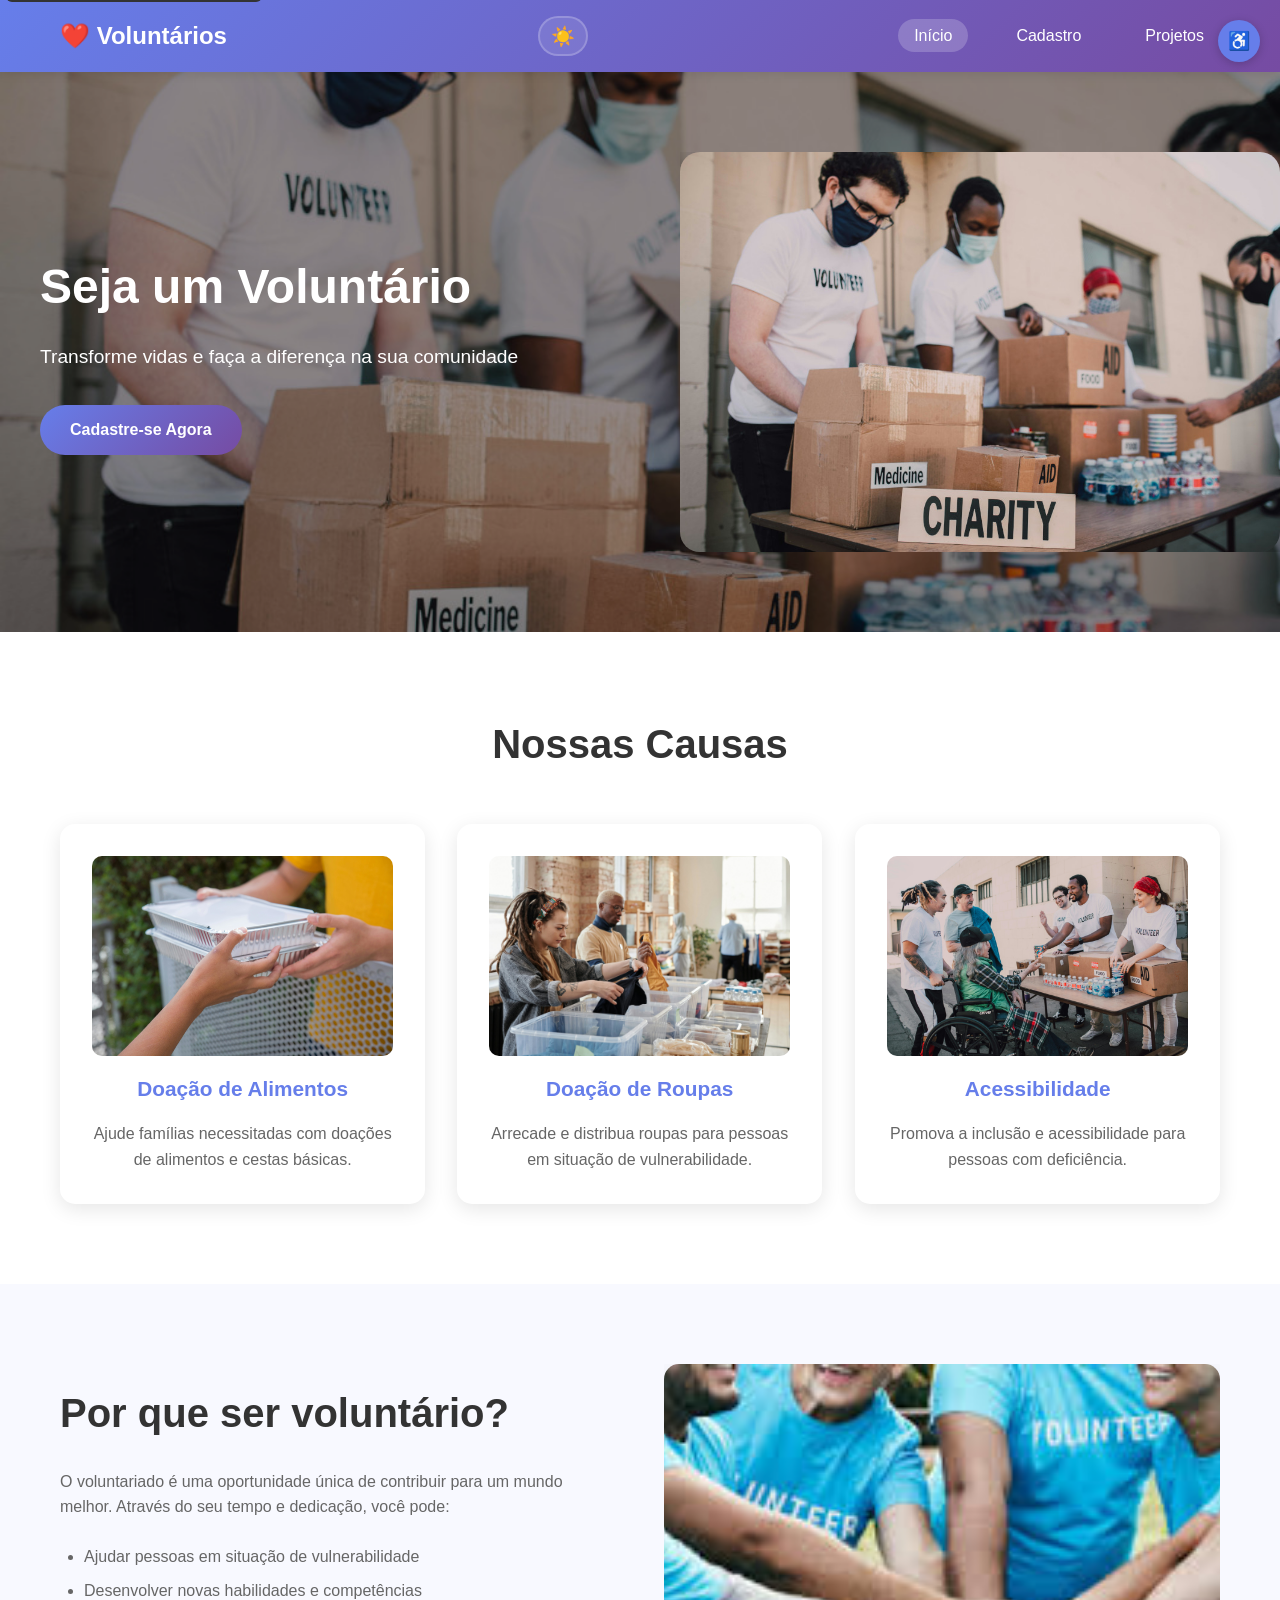
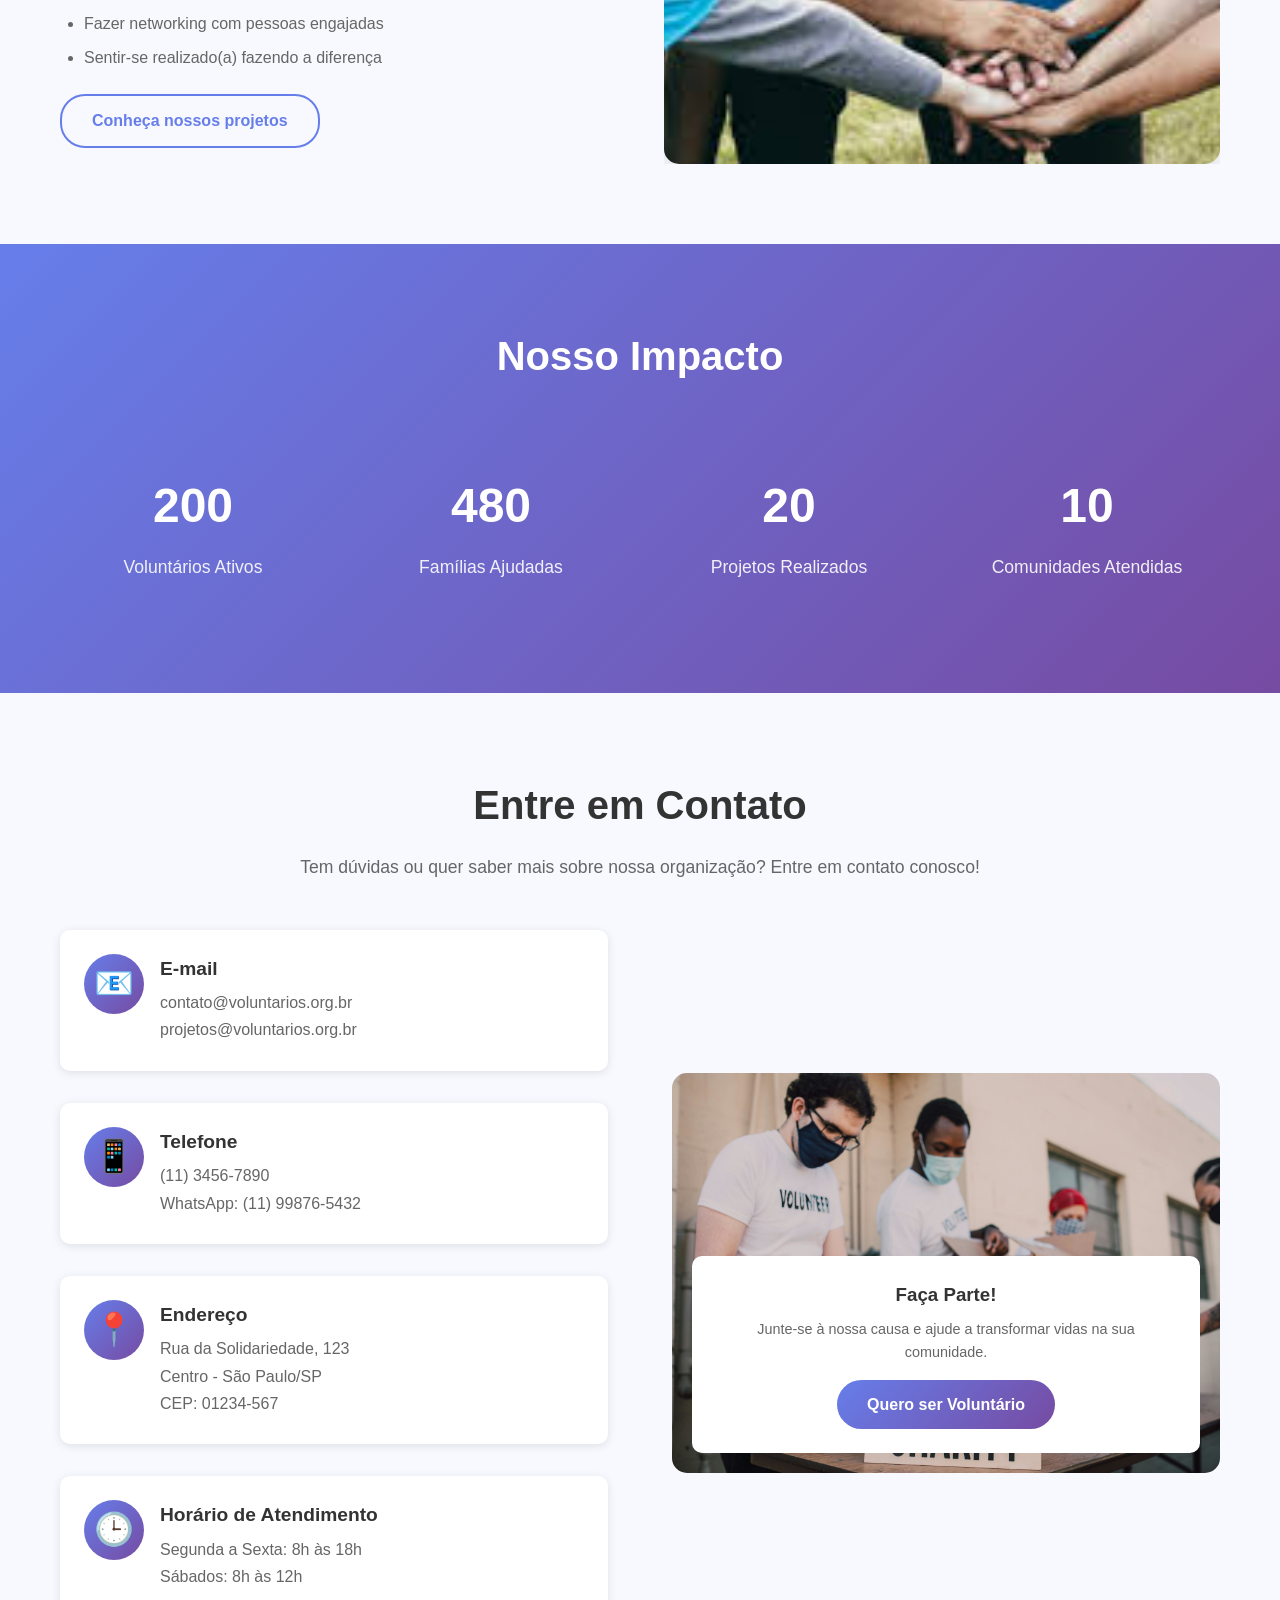
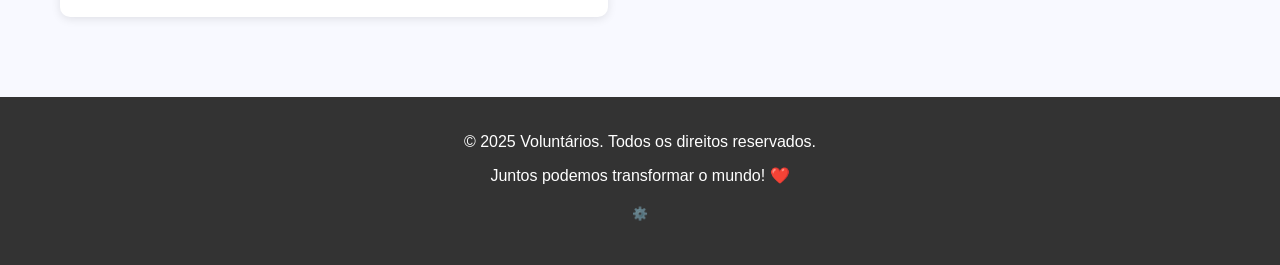
==== commit 9dfa194a: "feat(hero): vídeo de fundo no herói usando images/voluntariosroupas.mp4 Adiciona elemento <video> na" ====
--- a/index.html
+++ b/index.html
@@ -50,6 +50,9 @@
 
     <main role="main" id="main-content">
         <section class="hero" aria-labelledby="hero-title">
+            <video class="hero-video" autoplay muted loop playsinline aria-hidden="true" poster="images/voluntarios.jpg">
+                <source src="images/voluntariosroupas.mp4" type="video/mp4">
+            </video>
             <div class="hero-content">
                 <h2 id="hero-title">Seja um Voluntário</h2>
                 <p>Transforme vidas e faça a diferença na sua comunidade</p>
--- a/css/style.css
+++ b/css/style.css
@@ -410,6 +410,8 @@
     display: flex;
     align-items: center;
     min-height: 500px;
+    position: relative;
+    overflow: hidden;
 }
 
 .hero-content {
@@ -447,6 +449,19 @@
     position: relative;
     z-index: 1;
 }
+
+/* Vídeo de fundo do herói */
+.hero-video {
+    position: absolute;
+    inset: 0;
+    width: 100%;
+    height: 100%;
+    object-fit: cover;
+    z-index: 0;
+    filter: brightness(0.65);
+}
+
+.hero-content { position: relative; z-index: 2; }
 
 /* Services Section */
 .services {
--- a/css/style.css
+++ b/css/style.css
@@ -410,6 +410,8 @@
     display: flex;
     align-items: center;
     min-height: 500px;
+    position: relative;
+    overflow: hidden;
 }
 
 .hero-content {
@@ -447,6 +449,19 @@
     position: relative;
     z-index: 1;
 }
+
+/* Vídeo de fundo do herói */
+.hero-video {
+    position: absolute;
+    inset: 0;
+    width: 100%;
+    height: 100%;
+    object-fit: cover;
+    z-index: 0;
+    filter: brightness(0.65);
+}
+
+.hero-content { position: relative; z-index: 2; }
 
 /* Services Section */
 .services {
